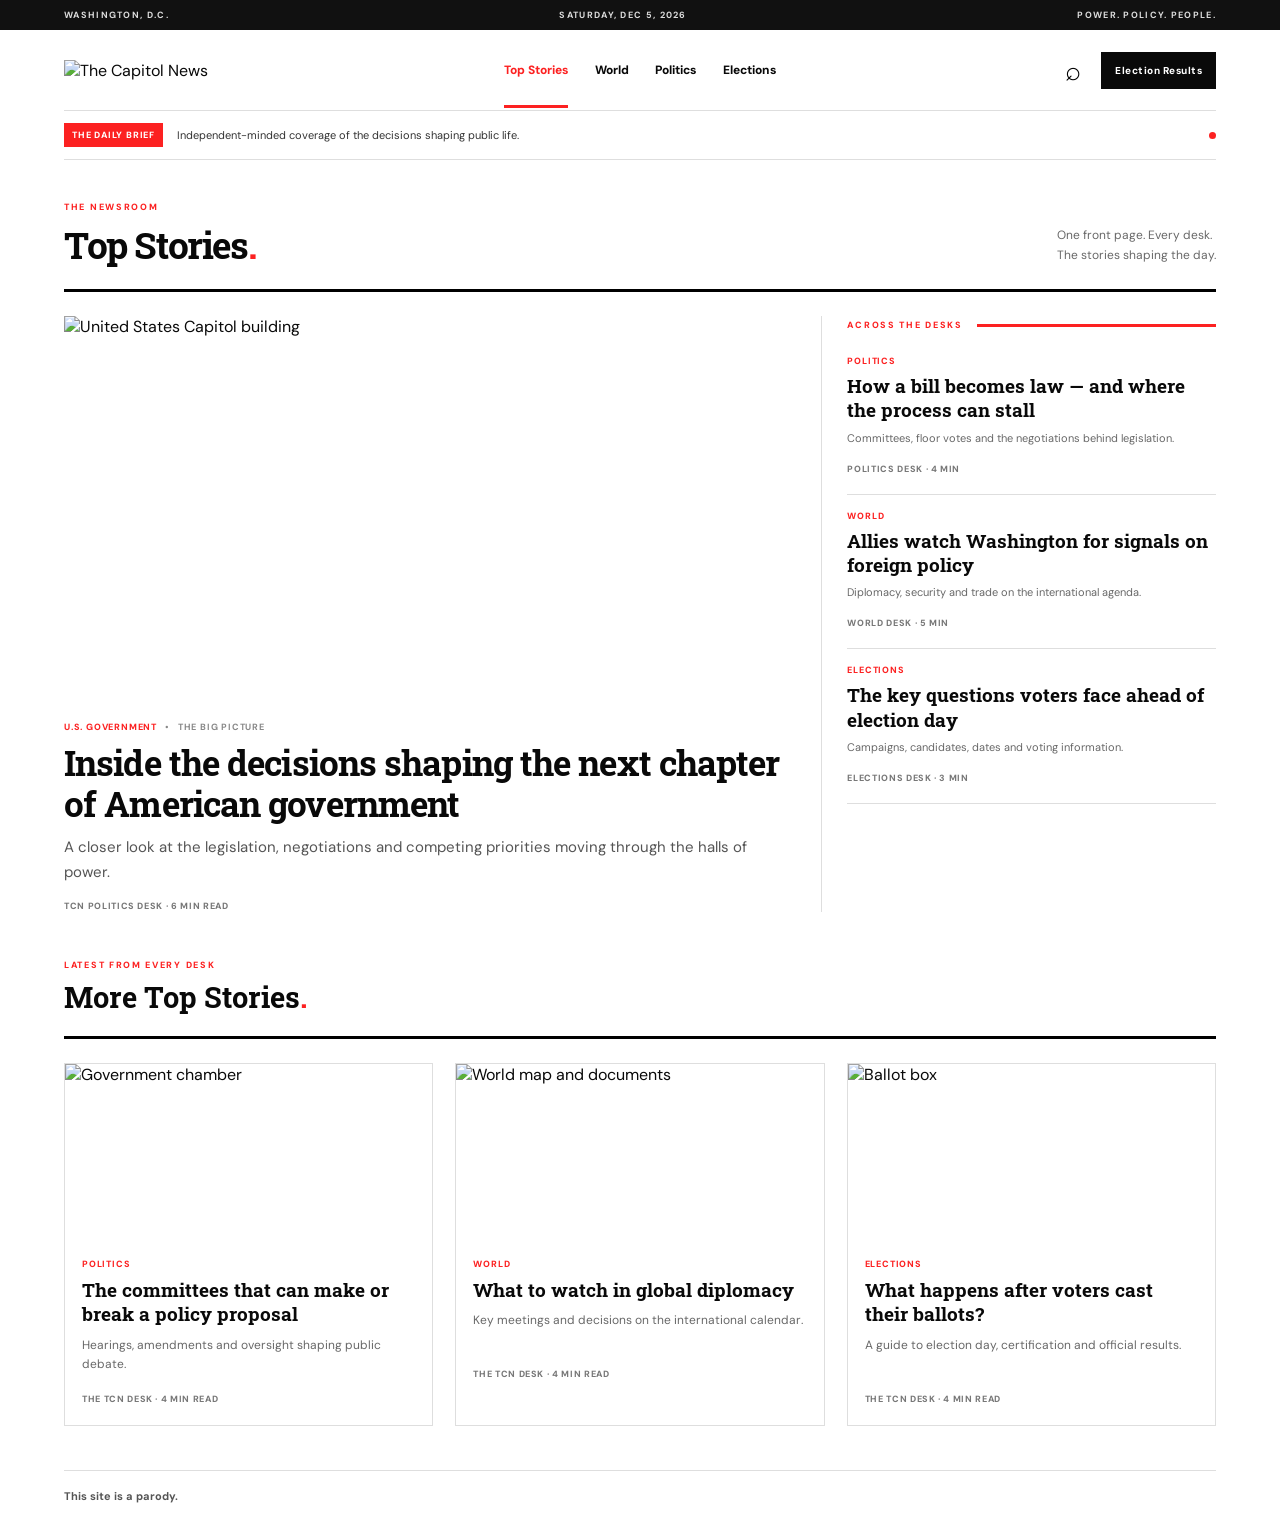
==== index.html @ 83b5847c "Move election results off homepage" ====
<!doctype html><html lang="en"><head><meta charset="utf-8"><meta name="viewport" content="width=device-width,initial-scale=1"><meta name="theme-color" content="#090909"><meta name="description" content="The Capitol News — political and world news parody publication."><title>Top Stories — The Capitol News</title><link rel="stylesheet" href="styles.css"></head><body><div class="topline"><span>WASHINGTON, D.C.</span><span id="today">THE DAILY BRIEFING</span><span>POWER. POLICY. PEOPLE.</span></div><header class="site-header"><a class="brand" href="index.html" aria-label="The Capitol News home"><img class="brand-logo-image" src="https://res.cloudinary.com/dtz0urit6/image/upload/q_auto:best,f_jpg/cloudinary-tools-uploads/kxuomhjwf1radlnk2r9k" alt="The Capitol News"></a><button class="menu-toggle" id="menuToggle" aria-label="Toggle navigation" aria-expanded="false">☰</button><nav class="main-nav" id="mainNav" aria-label="Main navigation"><a class="active" href="index.html">Top Stories</a><a class="" href="world.html">World</a><a class="" href="politics.html">Politics</a><a class="" href="elections.html">Elections</a></nav><div class="header-actions"><button class="search-button" id="searchToggle" aria-label="Search stories">⌕</button><a class="subscribe election-results-link" href="elections.html#election-results">Election Results</a></div></header><div class="breaking"><span class="breaking-label">THE DAILY BRIEF</span><p>Independent-minded coverage of the decisions shaping public life.</p><span class="live-dot" aria-hidden="true"></span></div><main class="page-wrap"><section class="section-heading"><div><span class="eyebrow">THE NEWSROOM</span><h1>Top Stories<span class="red-dot">.</span></h1></div><p>One front page. Every desk.<br class="desktop-only"> The stories shaping the day.</p></section><section class="lead-grid"><article class="lead-story searchable-story"><a class="image-link" href="article.html"><img class="lead-image" src="https://images.unsplash.com/photo-1529107386315-e1a2ed48a620?auto=format&fit=crop&w=1400&q=85" alt="United States Capitol building"></a><div class="story-meta"><span class="category">U.S. GOVERNMENT</span><span>•</span><span>THE BIG PICTURE</span></div><h2><a href="article.html">Inside the decisions shaping the next chapter of American government</a></h2><p class="dek">A closer look at the legislation, negotiations and competing priorities moving through the halls of power.</p><div class="byline">TCN POLITICS DESK · 6 MIN READ</div></article><aside class="lead-side"><div class="side-head"><span class="eyebrow">ACROSS THE DESKS</span><span class="red-rule"></span></div><article class="compact-story searchable-story"><div class="story-meta"><span class="category">POLITICS</span></div><h3><a href="politics.html">How a bill becomes law — and where the process can stall</a></h3><p>Committees, floor votes and the negotiations behind legislation.</p><span class="byline">POLITICS DESK · 4 MIN</span></article><article class="compact-story searchable-story"><div class="story-meta"><span class="category">WORLD</span></div><h3><a href="world.html">Allies watch Washington for signals on foreign policy</a></h3><p>Diplomacy, security and trade on the international agenda.</p><span class="byline">WORLD DESK · 5 MIN</span></article><article class="compact-story searchable-story"><div class="story-meta"><span class="category">ELECTIONS</span></div><h3><a href="elections.html">The key questions voters face ahead of election day</a></h3><p>Campaigns, candidates, dates and voting information.</p><span class="byline">ELECTIONS DESK · 3 MIN</span></article></aside></section><section class="section-heading section-heading-small"><div><span class="eyebrow">LATEST FROM EVERY DESK</span><h2>More Top Stories<span class="red-dot">.</span></h2></div></section><section class="story-cards"><article class="story-card searchable-story"><img src="https://images.unsplash.com/photo-1575320181282-9afab399332c?auto=format&fit=crop&w=800&q=80" alt="Government chamber"><div class="story-card-content"><div class="story-meta"><span class="category">POLITICS</span></div><h3><a href="politics.html">The committees that can make or break a policy proposal</a></h3><p>Hearings, amendments and oversight shaping public debate.</p><span class="byline">THE TCN DESK · 4 MIN READ</span></div></article><article class="story-card searchable-story"><img src="https://images.unsplash.com/photo-1521295121783-8a321d551ad2?auto=format&fit=crop&w=800&q=80" alt="World map and documents"><div class="story-card-content"><div class="story-meta"><span class="category">WORLD</span></div><h3><a href="world.html">What to watch in global diplomacy</a></h3><p>Key meetings and decisions on the international calendar.</p><span class="byline">THE TCN DESK · 4 MIN READ</span></div></article><article class="story-card searchable-story"><img src="https://images.unsplash.com/photo-1520869562399-e772f042f422?auto=format&fit=crop&w=800&q=80" alt="Ballot box"><div class="story-card-content"><div class="story-meta"><span class="category">ELECTIONS</span></div><h3><a href="elections.html">What happens after voters cast their ballots?</a></h3><p>A guide to election day, certification and official results.</p><span class="byline">THE TCN DESK · 4 MIN READ</span></div></article></section><footer class="site-footer"><p class="parody-notice">This site is a parody.</p></footer></main><div class="search-panel" id="searchPanel" hidden role="dialog" aria-label="Search stories"><form id="searchForm" role="search"><input id="searchInput" type="search" placeholder="Search stories, topics, elections…" aria-label="Search news stories" autocomplete="off"><button type="submit">SEARCH</button><button type="button" id="closeSearch" aria-label="Close search">✕</button></form><div id="searchResults" class="search-results" aria-live="polite"><p>Search headlines and summaries across TCN.</p></div></div><script src="app.js"></script></body></html>
---- styles.css ----
@import url('https://fonts.googleapis.com/css2?family=DM+Sans:wght@400;500;600;700;800&family=Roboto+Slab:wght@600;700;800&display=swap');
:root{--black:#090909;--red:#fc2121;--paper:#fff;--muted:#686868;--line:#dedede;--soft:#f5f5f5;--max:1240px}*{box-sizing:border-box}html{scroll-behavior:smooth}body{margin:0;background:var(--paper);color:var(--black);font-family:'DM Sans',Arial,sans-serif}a{color:inherit;text-decoration:none}button,input{font:inherit}img{max-width:100%}.topline{height:30px;background:#111;color:#ddd;display:flex;align-items:center;justify-content:space-between;padding:0 max(5%,calc((100% - var(--max))/2));font-size:9px;letter-spacing:1.3px;font-weight:700}.site-header{max-width:var(--max);margin:auto;padding:16px 0;display:grid;grid-template-columns:1fr auto 1fr;align-items:center;gap:22px;border-bottom:1px solid var(--line)}.brand{display:flex;align-items:center;gap:10px;white-space:nowrap;justify-self:start}.brand-mark{font-family:'Roboto Slab',serif;font-weight:800;font-size:30px;letter-spacing:-2px;background:var(--red);color:white;padding:4px 8px}.brand-name{font-size:13px;font-weight:800;letter-spacing:-.3px}.brand-name b{display:block;color:var(--red);letter-spacing:2.4px;font-size:11px;margin-top:2px}.main-nav{display:flex;align-items:center;justify-content:center;gap:clamp(15px,2.1vw,29px)}.main-nav a{font-size:12px;font-weight:800;padding:13px 0;position:relative;white-space:nowrap}.main-nav a:hover,.main-nav a.active{color:var(--red)}.main-nav a.active:after{content:'';height:3px;background:var(--red);position:absolute;bottom:-17px;left:0;right:0}.header-actions{display:flex;align-items:center;justify-self:end;gap:14px}.search-button{border:0;background:none;font-size:27px;cursor:pointer}.subscribe{background:var(--black);color:white;padding:12px 14px;font-size:10px;font-weight:800;letter-spacing:.5px}.subscribe:hover{background:var(--red)}.menu-toggle{display:none;border:0;background:none;font-size:23px;cursor:pointer}.breaking{display:flex;align-items:center;gap:14px;max-width:var(--max);margin:auto;padding:12px 0;border-bottom:1px solid var(--line);font-size:11px}.breaking-label{background:var(--red);color:white;padding:6px 8px;font-weight:800;font-size:9px;letter-spacing:.8px}.breaking p{margin:0;color:#333}.live-dot{margin-left:auto;width:7px;height:7px;border-radius:50%;background:var(--red)}.page-wrap{max-width:var(--max);margin:auto}.section-heading{display:flex;align-items:end;justify-content:space-between;padding:34px 0 20px;border-bottom:3px solid #000;margin-bottom:24px}.eyebrow{font-size:9px;letter-spacing:1.7px;font-weight:800;color:var(--red)}h1,h2,h3,p{margin-top:0}.section-heading h1{font-family:'Roboto Slab',Georgia,serif;font-size:37px;letter-spacing:-1.4px;margin:5px 0 0}.red-dot{color:var(--red)}.section-heading>p{font-size:12px;line-height:1.65;color:var(--muted);margin:0 0 3px}.lead-grid{display:grid;grid-template-columns:minmax(0,1.65fr) minmax(280px,.9fr);gap:34px}.image-link{display:block;overflow:hidden}.lead-image{display:block;width:100%;height:390px;object-fit:cover;transition:transform .35s}.image-link:hover img,.story-card:hover img{transform:scale(1.025)}.story-meta{display:flex;gap:8px;align-items:center;color:#888;font-size:9px;letter-spacing:.8px;font-weight:700;margin:15px 0 9px}.category{color:var(--red);font-weight:800}.lead-story h2{font-family:'Roboto Slab',Georgia,serif;font-size:35px;line-height:1.16;letter-spacing:-.9px;margin:0 0 12px;max-width:800px}.lead-story h2 a:hover,.compact-story h3 a:hover,.story-card h3 a:hover{color:var(--red)}.dek{font-size:15px;color:#555;line-height:1.65;max-width:700px;margin-bottom:15px}.byline{font-size:9px;letter-spacing:.65px;font-weight:800;color:#777}.lead-side{border-left:1px solid var(--line);padding-left:25px}.side-head{display:flex;align-items:center;gap:14px;margin:3px 0 9px}.red-rule{height:3px;background:var(--red);flex:1}.compact-story{padding:15px 0 17px;border-bottom:1px solid var(--line)}.compact-story .story-meta{margin:0 0 7px}.compact-story h3{font-family:'Roboto Slab',Georgia,serif;font-size:19px;line-height:1.28;margin:0 0 7px}.compact-story p{font-size:11px;color:var(--muted);line-height:1.55;margin-bottom:9px}.section-heading-small{margin-top:40px;padding-top:0}.section-heading-small h2{font-family:'Roboto Slab',Georgia,serif;font-size:29px;margin:5px 0 0}.text-link{font-size:10px;font-weight:800;letter-spacing:.7px}.text-link:hover{color:var(--red)}.story-cards{display:grid;grid-template-columns:repeat(3,minmax(0,1fr));gap:22px}.story-card{border:1px solid var(--line);min-width:0;overflow:hidden;background:white}.story-card>img{width:100%;height:180px;object-fit:cover;display:block;transition:transform .35s}.story-card-content{padding:0 17px 18px}.story-card .story-meta{margin:14px 0 8px}.story-card h3{font-family:'Roboto Slab',Georgia,serif;font-size:19px;line-height:1.3;margin-bottom:9px}.story-card p{font-size:12px;line-height:1.6;color:var(--muted);min-height:38px}.desk-intro{display:flex;justify-content:space-between;align-items:center;gap:28px;padding:22px 0 28px;border-bottom:1px solid var(--line);margin-bottom:25px}.desk-intro p{font-size:14px;line-height:1.7;color:#555;max-width:680px;margin:0}.desk-tag{font-size:10px;font-weight:800;letter-spacing:1px;border:1px solid var(--line);padding:10px 12px;white-space:nowrap}.newsletter{margin-top:46px;background:#080808;color:#fff;padding:29px 32px;display:grid;grid-template-columns:1fr 1fr;gap:35px;align-items:center;border-top:4px solid var(--red)}.newsletter h2{font-family:'Roboto Slab',Georgia,serif;font-size:27px;margin:7px 0}.newsletter p{color:#c4c4c4;font-size:12px;margin-bottom:0}.newsletter form label{display:block;font-size:10px;font-weight:700;margin-bottom:7px}.email-row{display:flex}.email-row input{min-width:0;flex:1;padding:13px;border:1px solid #777;background:#fff;color:#111}.email-row button,.search-panel button[type=submit]{background:var(--red);color:#fff;border:0;padding:0 16px;font-size:10px;font-weight:800;cursor:pointer}.form-note{font-size:9px!important;margin-top:8px!important}.site-footer{padding:30px 0 24px}.footer-brand{font-family:'Roboto Slab',serif;font-size:25px;font-weight:800}.footer-brand span{font:800 10px 'DM Sans',sans-serif;letter-spacing:1px;margin-left:9px}.site-footer p{font-size:11px;color:var(--muted);margin:8px 0 15px}.footer-links{display:flex;gap:18px;margin-bottom:18px;flex-wrap:wrap}.footer-links a{font-size:10px;font-weight:700}.footer-links a:hover{color:var(--red)}.parody-notice{display:inline-block!important;color:#111!important;font-size:12px!important;font-weight:800!important;border-left:3px solid var(--red);padding:7px 0 7px 10px;margin:0 0 12px!important}.site-footer small{display:block;font-size:9px;line-height:1.6;color:#777}.search-panel{position:fixed;z-index:10;top:0;left:0;right:0;background:#fff;box-shadow:0 8px 30px #0002;padding:25px max(5%,calc((100% - 1000px)/2));max-height:85vh;overflow:auto;border-bottom:3px solid var(--red)}.search-panel form{display:flex;gap:8px}.search-panel input{flex:1;min-width:0;padding:14px;border:1px solid #bbb}.search-panel button{padding:10px 15px}.search-panel button[type=button]{background:white;border:1px solid #ddd;cursor:pointer}.search-panel p{font-size:11px;color:#777;margin:10px 0 0}.search-results{margin-top:12px}.search-result{display:block;padding:14px 0;border-bottom:1px solid var(--line)}.search-result strong{display:block;font-family:'Roboto Slab',Georgia,serif;font-size:16px;line-height:1.35}.search-result span{display:block;color:var(--red);font-size:9px;font-weight:800;letter-spacing:1px;margin-bottom:5px}.search-result p{margin:6px 0 0}.search-result:hover strong{color:var(--red)}.no-results{padding:18px 0;font-size:13px;color:var(--muted)}.article-layout{display:grid;grid-template-columns:minmax(0,2fr) minmax(240px,.7fr);gap:42px}.article-kicker{font-size:10px;letter-spacing:1px;font-weight:800;color:var(--red)}.article-title{font-family:'Roboto Slab',Georgia,serif;font-size:42px;line-height:1.12;letter-spacing:-1.3px;margin:12px 0}.article-subtitle{font-size:17px;line-height:1.6;color:#555}.article-hero{width:100%;max-height:430px;object-fit:cover;margin:20px 0 10px}.article-body{font-family:Georgia,serif;font-size:18px;line-height:1.8;max-width:760px}.article-body h2{font-family:'Roboto Slab',serif;font-size:25px;line-height:1.3;margin-top:30px}.article-aside{background:var(--soft);padding:20px;height:max-content;border-top:3px solid var(--red)}.article-aside h3{font-family:'Roboto Slab',serif;font-size:20px}.article-aside p,.article-aside li{font-size:12px;line-height:1.7}.pill{display:inline-block;background:#eee;padding:4px 7px;font-size:9px;font-weight:800;letter-spacing:.5px}@media(max-width:1320px){.site-header,.page-wrap,.breaking{margin-left:5%;margin-right:5%}.topline{padding-left:5%;padding-right:5%}}@media(max-width:1050px){.site-header{grid-template-columns:1fr auto;gap:12px}.menu-toggle{display:block;grid-column:2;grid-row:1;justify-self:end}.header-actions{grid-column:2;grid-row:1;justify-self:end;margin-right:42px}.main-nav{display:none;grid-column:1/-1;grid-row:2;width:100%;margin:0;flex-direction:column;align-items:stretch;gap:0}.main-nav.open{display:flex}.main-nav a{padding:12px 4px;border-top:1px solid var(--line)}.main-nav a.active:after{display:none}.lead-grid,.article-layout{grid-template-columns:1fr}.lead-side{border-left:0;border-top:2px solid #000;padding:15px 0 0}.lead-image{height:310px}.lead-story h2{font-size:30px}.story-cards{grid-template-columns:1fr 1fr}.newsletter{grid-template-columns:1fr;gap:20px}.article-aside{order:2}}@media(max-width:560px){.topline span:last-child{display:none}.topline{font-size:8px}.brand-mark{font-size:26px}.brand-name{font-size:12px}.subscribe{padding:10px;font-size:9px}.search-button{font-size:24px}.section-heading{padding-top:25px;gap:15px;align-items:start}.section-heading h1{font-size:30px}.section-heading>p{font-size:10px}.desktop-only{display:none}.lead-image{height:225px}.lead-story h2{font-size:25px}.story-cards{grid-template-columns:1fr}.story-card>img{height:190px}.newsletter{padding:23px 18px}.email-row{flex-direction:column;gap:8px}.email-row button{padding:13px}.article-title{font-size:32px}.article-subtitle{font-size:15px}.article-body{font-size:17px}.search-panel{padding:18px 5%}.search-panel form{gap:5px}.search-panel button{padding:10px}.breaking{font-size:10px;gap:8px}.desk-intro{align-items:flex-start;flex-direction:column;gap:14px}}
/* Supplied TCN brand assets */
.brand{min-width:0;min-height:48px}
.brand-logo-image{display:block;width:clamp(150px,17vw,218px);max-height:58px;height:auto;object-fit:contain;object-position:left center}
.footer-brand{display:inline-flex;align-items:center;margin-bottom:4px}
.footer-logo-image{display:block;width:220px;max-width:100%;max-height:70px;height:auto;object-fit:contain;object-position:left center}
.site-footer{border-top:1px solid var(--line);margin-top:44px}
@media(max-width:560px){.brand-logo-image{width:clamp(135px,42vw,185px);max-height:48px}.brand{min-height:42px}.footer-logo-image{width:190px;max-height:62px}}

/* Minimal footer: parody notice only */
.site-footer{padding:18px 0 24px;margin-top:44px;border-top:1px solid var(--line)}
.site-footer .parody-notice{display:block!important;width:max-content;max-width:100%;margin:0!important;padding:0!important;border:0!important;color:#555!important;font-size:11px!important;font-weight:700!important}

/* Election results module */
.brand-logo-image{width:clamp(190px,21vw,270px);max-height:70px}
.election-results-module{margin:28px 0 42px;padding:22px;background:#f7f7f7;border:1px solid var(--line);border-top:4px solid var(--red)}
.election-module-heading{display:flex;align-items:end;justify-content:space-between;gap:18px;margin-bottom:18px}
.election-module-heading h2{font-family:'Roboto Slab',Georgia,serif;font-size:27px;letter-spacing:-.7px;margin:5px 0 0}
.results-status{font-size:9px;font-weight:800;letter-spacing:.8px;padding:7px 9px;border:1px solid #ccc;background:#fff;white-space:nowrap}
.result-panel{background:#fff;border:1px solid #ddd;padding:18px;min-width:0}
.result-panel-grid{display:grid;grid-template-columns:1fr 1fr;gap:16px;margin-top:16px}
.party-heading{display:flex;align-items:center;gap:11px;margin-bottom:17px}
.party-swatch{width:5px;align-self:stretch;min-height:40px;background:var(--party-color);border-radius:2px}
.party-heading h3{font-family:'Roboto Slab',Georgia,serif;font-size:20px;margin:0 0 4px}
.party-heading p{font-size:10px;color:#666;margin:0;line-height:1.5}
.progress-party{--party-color:#0144c8}.heritage-party{--party-color:#b21212}.federalist-party{--party-color:#4b317c}
.elected-banner{display:flex;align-items:center;flex-wrap:wrap;gap:8px 12px;padding:13px;background:#f3f6fc;border-left:3px solid var(--party-color);margin-bottom:9px}
.elected-label{font-size:9px;font-weight:900;letter-spacing:.6px;color:var(--party-color)}
.elected-banner strong{font-size:15px}.elected-banner>span:last-child{font-size:11px;color:#555}
.vote-row{display:flex;justify-content:space-between;gap:12px;font-size:11px;padding:7px 0}
.vote-row strong{font-size:11px}
.vote-track{display:flex;height:7px;overflow:hidden;background:#e5e5e5;margin:8px 0 12px;gap:2px}
.vote-track span:first-child{background:#0144c8}.vote-track span:last-child{background:#8da9e9}
.ballot-total{font-size:11px;margin:12px 0}
.result-explanation,.result-intro{font-size:11px;line-height:1.7;color:#555;margin:10px 0 0}
.seat-list{list-style:none;padding:0;margin:12px 0;border-top:1px solid #eee}
.seat-list li{display:flex;justify-content:space-between;align-items:center;gap:12px;padding:9px 0;border-bottom:1px solid #eee;font-size:11px}
.seat-list li>span{font-size:10px;color:#777;white-space:nowrap}
.seat-list li strong{text-align:right}.seat-list small{font-size:9px;color:#777;font-weight:700}
.unopposed-banner{padding:10px;background:#f4f0fa;color:#4b317c;border-left:3px solid #4b317c;font-size:10px;font-weight:900;letter-spacing:.5px;margin-bottom:12px}
.results-disclaimer{font-size:9px;color:#777;line-height:1.5;margin:14px 0 0}
@media(max-width:700px){.brand-logo-image{width:clamp(175px,45vw,220px);max-height:58px}.election-results-module{padding:15px;margin:22px 0 32px}.election-module-heading{align-items:flex-start;flex-direction:column}.election-module-heading h2{font-size:23px}.result-panel-grid{grid-template-columns:1fr}.result-panel{padding:14px}.elected-banner{align-items:flex-start;flex-direction:column;gap:5px}.seat-list li{align-items:flex-start}}
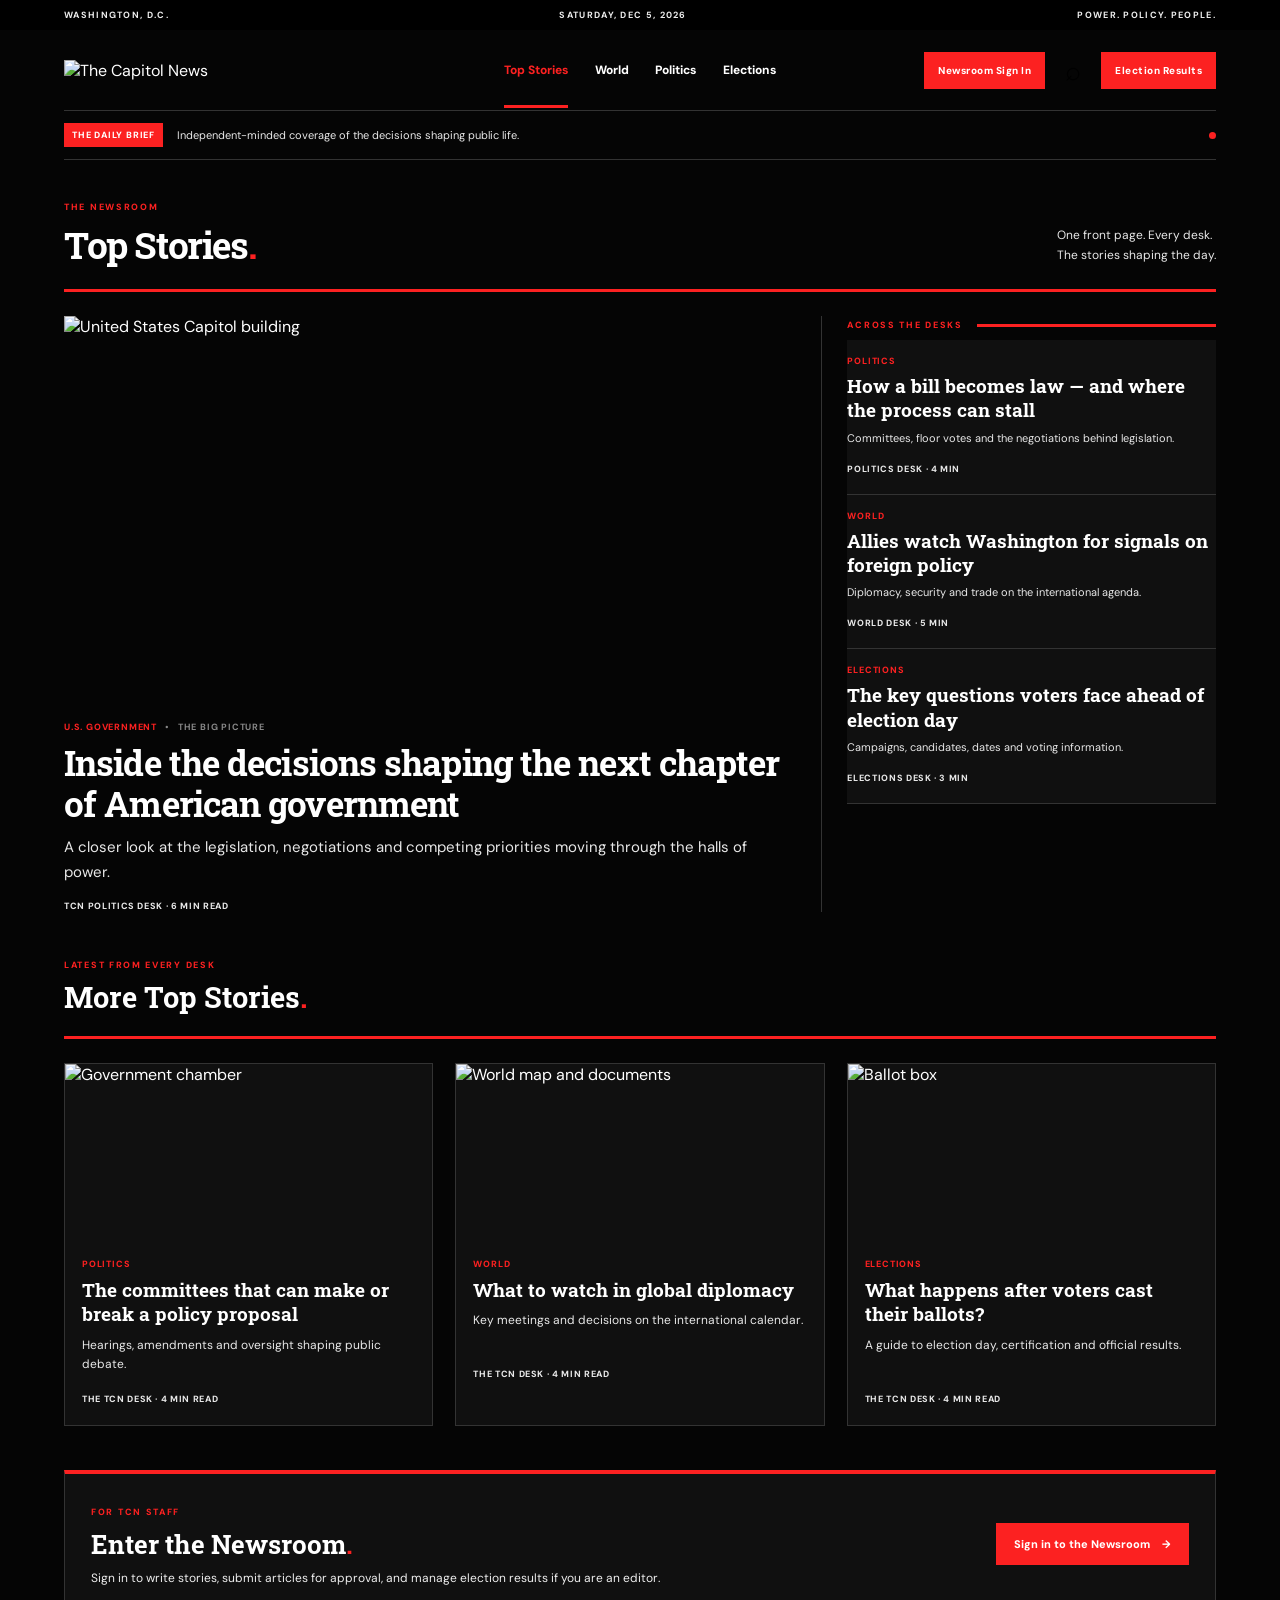
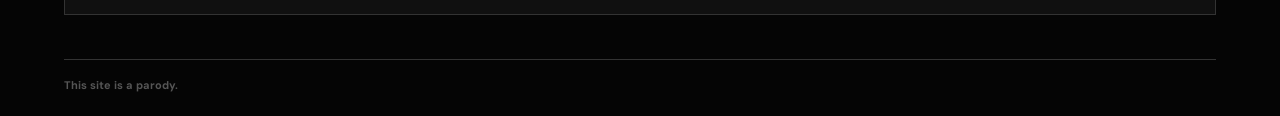
==== commit 23d5b0e0: "Add easy newsroom sign-in area to homepage" ====
--- a/index.html
+++ b/index.html
@@ -1 +1 @@
-<!doctype html><html lang="en"><head><meta charset="utf-8"><meta name="viewport" content="width=device-width,initial-scale=1"><meta name="theme-color" content="#090909"><meta name="description" content="The Capitol News — political and world news parody publication."><title>Top Stories — The Capitol News</title><link rel="stylesheet" href="styles.css"></head><body><div class="topline"><span>WASHINGTON, D.C.</span><span id="today">THE DAILY BRIEFING</span><span>POWER. POLICY. PEOPLE.</span></div><header class="site-header"><a class="brand" href="index.html" aria-label="The Capitol News home"><img class="brand-logo-image" src="https://res.cloudinary.com/dtz0urit6/image/upload/q_auto:best,f_jpg/cloudinary-tools-uploads/kxuomhjwf1radlnk2r9k" alt="The Capitol News"></a><button class="menu-toggle" id="menuToggle" aria-label="Toggle navigation" aria-expanded="false">☰</button><nav class="main-nav" id="mainNav" aria-label="Main navigation"><a class="active" href="index.html">Top Stories</a><a class="" href="world.html">World</a><a class="" href="politics.html">Politics</a><a class="" href="elections.html">Elections</a></nav><div class="header-actions"><button class="search-button" id="searchToggle" aria-label="Search stories">⌕</button><a class="subscribe election-results-link" href="elections.html#election-results">Election Results</a></div></header><div class="breaking"><span class="breaking-label">THE DAILY BRIEF</span><p>Independent-minded coverage of the decisions shaping public life.</p><span class="live-dot" aria-hidden="true"></span></div><main class="page-wrap"><section class="section-heading"><div><span class="eyebrow">THE NEWSROOM</span><h1>Top Stories<span class="red-dot">.</span></h1></div><p>One front page. Every desk.<br class="desktop-only"> The stories shaping the day.</p></section><section class="lead-grid"><article class="lead-story searchable-story"><a class="image-link" href="article.html"><img class="lead-image" src="https://images.unsplash.com/photo-1529107386315-e1a2ed48a620?auto=format&fit=crop&w=1400&q=85" alt="United States Capitol building"></a><div class="story-meta"><span class="category">U.S. GOVERNMENT</span><span>•</span><span>THE BIG PICTURE</span></div><h2><a href="article.html">Inside the decisions shaping the next chapter of American government</a></h2><p class="dek">A closer look at the legislation, negotiations and competing priorities moving through the halls of power.</p><div class="byline">TCN POLITICS DESK · 6 MIN READ</div></article><aside class="lead-side"><div class="side-head"><span class="eyebrow">ACROSS THE DESKS</span><span class="red-rule"></span></div><article class="compact-story searchable-story"><div class="story-meta"><span class="category">POLITICS</span></div><h3><a href="politics.html">How a bill becomes law — and where the process can stall</a></h3><p>Committees, floor votes and the negotiations behind legislation.</p><span class="byline">POLITICS DESK · 4 MIN</span></article><article class="compact-story searchable-story"><div class="story-meta"><span class="category">WORLD</span></div><h3><a href="world.html">Allies watch Washington for signals on foreign policy</a></h3><p>Diplomacy, security and trade on the international agenda.</p><span class="byline">WORLD DESK · 5 MIN</span></article><article class="compact-story searchable-story"><div class="story-meta"><span class="category">ELECTIONS</span></div><h3><a href="elections.html">The key questions voters face ahead of election day</a></h3><p>Campaigns, candidates, dates and voting information.</p><span class="byline">ELECTIONS DESK · 3 MIN</span></article></aside></section><section class="section-heading section-heading-small"><div><span class="eyebrow">LATEST FROM EVERY DESK</span><h2>More Top Stories<span class="red-dot">.</span></h2></div></section><section class="story-cards"><article class="story-card searchable-story"><img src="https://images.unsplash.com/photo-1575320181282-9afab399332c?auto=format&fit=crop&w=800&q=80" alt="Government chamber"><div class="story-card-content"><div class="story-meta"><span class="category">POLITICS</span></div><h3><a href="politics.html">The committees that can make or break a policy proposal</a></h3><p>Hearings, amendments and oversight shaping public debate.</p><span class="byline">THE TCN DESK · 4 MIN READ</span></div></article><article class="story-card searchable-story"><img src="https://images.unsplash.com/photo-1521295121783-8a321d551ad2?auto=format&fit=crop&w=800&q=80" alt="World map and documents"><div class="story-card-content"><div class="story-meta"><span class="category">WORLD</span></div><h3><a href="world.html">What to watch in global diplomacy</a></h3><p>Key meetings and decisions on the international calendar.</p><span class="byline">THE TCN DESK · 4 MIN READ</span></div></article><article class="story-card searchable-story"><img src="https://images.unsplash.com/photo-1520869562399-e772f042f422?auto=format&fit=crop&w=800&q=80" alt="Ballot box"><div class="story-card-content"><div class="story-meta"><span class="category">ELECTIONS</span></div><h3><a href="elections.html">What happens after voters cast their ballots?</a></h3><p>A guide to election day, certification and official results.</p><span class="byline">THE TCN DESK · 4 MIN READ</span></div></article></section><footer class="site-footer"><p class="parody-notice">This site is a parody.</p></footer></main><div class="search-panel" id="searchPanel" hidden role="dialog" aria-label="Search stories"><form id="searchForm" role="search"><input id="searchInput" type="search" placeholder="Search stories, topics, elections…" aria-label="Search news stories" autocomplete="off"><button type="submit">SEARCH</button><button type="button" id="closeSearch" aria-label="Close search">✕</button></form><div id="searchResults" class="search-results" aria-live="polite"><p>Search headlines and summaries across TCN.</p></div></div><script src="app.js"></script></body></html>+<!doctype html><html lang="en"><head><meta charset="utf-8"><meta name="viewport" content="width=device-width,initial-scale=1"><meta name="theme-color" content="#090909"><meta name="description" content="The Capitol News — political and world news parody publication."><title>Top Stories — The Capitol News</title><link rel="stylesheet" href="styles.css"></head><body><div class="topline"><span>WASHINGTON, D.C.</span><span id="today">THE DAILY BRIEFING</span><span>POWER. POLICY. PEOPLE.</span></div><header class="site-header"><a class="brand" href="index.html" aria-label="The Capitol News home"><img class="brand-logo-image" src="https://res.cloudinary.com/dtz0urit6/image/upload/q_auto:best,f_jpg/cloudinary-tools-uploads/kxuomhjwf1radlnk2r9k" alt="The Capitol News"></a><button class="menu-toggle" id="menuToggle" aria-label="Toggle navigation" aria-expanded="false">☰</button><nav class="main-nav" id="mainNav" aria-label="Main navigation"><a class="active" href="index.html">Top Stories</a><a class="" href="world.html">World</a><a class="" href="politics.html">Politics</a><a class="" href="elections.html">Elections</a></nav><div class="header-actions"><a class="newsroom-login-link" href="newsroom.html">Newsroom Sign In</a><button class="search-button" id="searchToggle" aria-label="Search stories">⌕</button><a class="subscribe election-results-link" href="elections.html#election-results">Election Results</a></div></header><div class="breaking"><span class="breaking-label">THE DAILY BRIEF</span><p>Independent-minded coverage of the decisions shaping public life.</p><span class="live-dot" aria-hidden="true"></span></div><main class="page-wrap"><section class="section-heading"><div><span class="eyebrow">THE NEWSROOM</span><h1>Top Stories<span class="red-dot">.</span></h1></div><p>One front page. Every desk.<br class="desktop-only"> The stories shaping the day.</p></section><section class="lead-grid"><article class="lead-story searchable-story"><a class="image-link" href="article.html"><img class="lead-image" src="https://images.unsplash.com/photo-1529107386315-e1a2ed48a620?auto=format&fit=crop&w=1400&q=85" alt="United States Capitol building"></a><div class="story-meta"><span class="category">U.S. GOVERNMENT</span><span>•</span><span>THE BIG PICTURE</span></div><h2><a href="article.html">Inside the decisions shaping the next chapter of American government</a></h2><p class="dek">A closer look at the legislation, negotiations and competing priorities moving through the halls of power.</p><div class="byline">TCN POLITICS DESK · 6 MIN READ</div></article><aside class="lead-side"><div class="side-head"><span class="eyebrow">ACROSS THE DESKS</span><span class="red-rule"></span></div><article class="compact-story searchable-story"><div class="story-meta"><span class="category">POLITICS</span></div><h3><a href="politics.html">How a bill becomes law — and where the process can stall</a></h3><p>Committees, floor votes and the negotiations behind legislation.</p><span class="byline">POLITICS DESK · 4 MIN</span></article><article class="compact-story searchable-story"><div class="story-meta"><span class="category">WORLD</span></div><h3><a href="world.html">Allies watch Washington for signals on foreign policy</a></h3><p>Diplomacy, security and trade on the international agenda.</p><span class="byline">WORLD DESK · 5 MIN</span></article><article class="compact-story searchable-story"><div class="story-meta"><span class="category">ELECTIONS</span></div><h3><a href="elections.html">The key questions voters face ahead of election day</a></h3><p>Campaigns, candidates, dates and voting information.</p><span class="byline">ELECTIONS DESK · 3 MIN</span></article></aside></section><section class="section-heading section-heading-small"><div><span class="eyebrow">LATEST FROM EVERY DESK</span><h2>More Top Stories<span class="red-dot">.</span></h2></div></section><section class="story-cards"><article class="story-card searchable-story"><img src="https://images.unsplash.com/photo-1575320181282-9afab399332c?auto=format&fit=crop&w=800&q=80" alt="Government chamber"><div class="story-card-content"><div class="story-meta"><span class="category">POLITICS</span></div><h3><a href="politics.html">The committees that can make or break a policy proposal</a></h3><p>Hearings, amendments and oversight shaping public debate.</p><span class="byline">THE TCN DESK · 4 MIN READ</span></div></article><article class="story-card searchable-story"><img src="https://images.unsplash.com/photo-1521295121783-8a321d551ad2?auto=format&fit=crop&w=800&q=80" alt="World map and documents"><div class="story-card-content"><div class="story-meta"><span class="category">WORLD</span></div><h3><a href="world.html">What to watch in global diplomacy</a></h3><p>Key meetings and decisions on the international calendar.</p><span class="byline">THE TCN DESK · 4 MIN READ</span></div></article><article class="story-card searchable-story"><img src="https://images.unsplash.com/photo-1520869562399-e772f042f422?auto=format&fit=crop&w=800&q=80" alt="Ballot box"><div class="story-card-content"><div class="story-meta"><span class="category">ELECTIONS</span></div><h3><a href="elections.html">What happens after voters cast their ballots?</a></h3><p>A guide to election day, certification and official results.</p><span class="byline">THE TCN DESK · 4 MIN READ</span></div></article></section><section id="newsroom-published-stories" class="published-feed" hidden aria-live="polite"><div class="section-heading section-heading-small"><div><span class="eyebrow">LATEST APPROVED REPORTING</span><h2>From the Newsroom<span class="red-dot">.</span></h2></div></div><div id="published-story-cards" class="story-cards"></div></section><section id="newsroom-access" class="newsroom-access"><div><span class="eyebrow">FOR TCN STAFF</span><h2>Enter the Newsroom<span class="red-dot">.</span></h2><p>Sign in to write stories, submit articles for approval, and manage election results if you are an editor.</p></div><a class="newsroom-access-button" href="newsroom.html">Sign in to the Newsroom <span aria-hidden="true">→</span></a></section><footer class="site-footer"><p class="parody-notice">This site is a parody.</p></footer></main><div class="search-panel" id="searchPanel" hidden role="dialog" aria-label="Search stories"><form id="searchForm" role="search"><input id="searchInput" type="search" placeholder="Search stories, topics, elections…" aria-label="Search news stories" autocomplete="off"><button type="submit">SEARCH</button><button type="button" id="closeSearch" aria-label="Close search">✕</button></form><div id="searchResults" class="search-results" aria-live="polite"><p>Search headlines and summaries across TCN.</p></div></div><script src="app.js"></script></body></html>
--- a/styles.css
+++ b/styles.css
@@ -12,32 +12,82 @@
 .site-footer{padding:18px 0 24px;margin-top:44px;border-top:1px solid var(--line)}
 .site-footer .parody-notice{display:block!important;width:max-content;max-width:100%;margin:0!important;padding:0!important;border:0!important;color:#555!important;font-size:11px!important;font-weight:700!important}
 
-/* Election results module */
+/* Compact election results: shown only on the Elections page */
 .brand-logo-image{width:clamp(190px,21vw,270px);max-height:70px}
-.election-results-module{margin:28px 0 42px;padding:22px;background:#f7f7f7;border:1px solid var(--line);border-top:4px solid var(--red)}
-.election-module-heading{display:flex;align-items:end;justify-content:space-between;gap:18px;margin-bottom:18px}
-.election-module-heading h2{font-family:'Roboto Slab',Georgia,serif;font-size:27px;letter-spacing:-.7px;margin:5px 0 0}
-.results-status{font-size:9px;font-weight:800;letter-spacing:.8px;padding:7px 9px;border:1px solid #ccc;background:#fff;white-space:nowrap}
-.result-panel{background:#fff;border:1px solid #ddd;padding:18px;min-width:0}
-.result-panel-grid{display:grid;grid-template-columns:1fr 1fr;gap:16px;margin-top:16px}
-.party-heading{display:flex;align-items:center;gap:11px;margin-bottom:17px}
-.party-swatch{width:5px;align-self:stretch;min-height:40px;background:var(--party-color);border-radius:2px}
-.party-heading h3{font-family:'Roboto Slab',Georgia,serif;font-size:20px;margin:0 0 4px}
-.party-heading p{font-size:10px;color:#666;margin:0;line-height:1.5}
-.progress-party{--party-color:#0144c8}.heritage-party{--party-color:#b21212}.federalist-party{--party-color:#4b317c}
-.elected-banner{display:flex;align-items:center;flex-wrap:wrap;gap:8px 12px;padding:13px;background:#f3f6fc;border-left:3px solid var(--party-color);margin-bottom:9px}
-.elected-label{font-size:9px;font-weight:900;letter-spacing:.6px;color:var(--party-color)}
-.elected-banner strong{font-size:15px}.elected-banner>span:last-child{font-size:11px;color:#555}
-.vote-row{display:flex;justify-content:space-between;gap:12px;font-size:11px;padding:7px 0}
-.vote-row strong{font-size:11px}
-.vote-track{display:flex;height:7px;overflow:hidden;background:#e5e5e5;margin:8px 0 12px;gap:2px}
-.vote-track span:first-child{background:#0144c8}.vote-track span:last-child{background:#8da9e9}
-.ballot-total{font-size:11px;margin:12px 0}
-.result-explanation,.result-intro{font-size:11px;line-height:1.7;color:#555;margin:10px 0 0}
-.seat-list{list-style:none;padding:0;margin:12px 0;border-top:1px solid #eee}
-.seat-list li{display:flex;justify-content:space-between;align-items:center;gap:12px;padding:9px 0;border-bottom:1px solid #eee;font-size:11px}
-.seat-list li>span{font-size:10px;color:#777;white-space:nowrap}
-.seat-list li strong{text-align:right}.seat-list small{font-size:9px;color:#777;font-weight:700}
+.election-results-module{margin:22px 0 26px;padding:16px;background:#f7f7f7;border:1px solid var(--line);border-top:3px solid var(--red)}
+.election-module-heading{display:flex;align-items:end;justify-content:space-between;gap:12px;margin-bottom:12px}
+.election-module-heading h2{font-family:'Roboto Slab',Georgia,serif;font-size:22px;letter-spacing:-.5px;margin:4px 0 0}
+.result-panel-grid{display:grid;grid-template-columns:1fr 1fr;gap:12px}
+.result-panel{background:#fff;border:1px solid #ddd;padding:13px;min-width:0}
+.party-heading{display:flex;align-items:center;gap:9px;margin-bottom:12px}
+.party-swatch{width:4px;align-self:stretch;min-height:32px;background:var(--party-color);border-radius:2px}
+.party-heading h3{font-family:'Roboto Slab',Georgia,serif;font-size:17px;margin:0 0 3px}
+.party-heading p{font-size:10px;color:#666;margin:0;line-height:1.4}
+.progress-party{--party-color:#0144c8}.heritage-party{--party-color:#b21212}
+.elected-banner{display:flex;align-items:center;flex-wrap:wrap;gap:5px 9px;padding:9px;background:#f3f6fc;border-left:3px solid var(--party-color);margin-bottom:7px}
+.elected-label{font-size:8px;font-weight:900;letter-spacing:.5px;color:var(--party-color)}.elected-banner strong{font-size:13px}.elected-banner>span:last-child{font-size:10px;color:#555}
+.vote-row{display:flex;justify-content:space-between;gap:8px;font-size:10px;padding:5px 0}.vote-row strong{font-size:10px}
+.vote-track{display:flex;height:6px;overflow:hidden;background:#e5e5e5;margin:6px 0 9px;gap:2px}.vote-track span:first-child{background:#0144c8}.vote-track span:last-child{background:#8da9e9}
+.ballot-total{font-size:10px;margin:9px 0}.result-explanation{font-size:10px;line-height:1.55;color:#555;margin:7px 0 0}
+.seat-list{list-style:none;padding:0;margin:8px 0;border-top:1px solid #eee}.seat-list li{display:flex;justify-content:space-between;align-items:center;gap:8px;padding:7px 0;border-bottom:1px solid #eee;font-size:10px}.seat-list li>span{font-size:9px;color:#777;white-space:nowrap}.seat-list li strong{text-align:right}.seat-list small{font-size:9px;color:#777;font-weight:700}
+@media(max-width:700px){.brand-logo-image{width:clamp(175px,45vw,220px);max-height:58px}.election-results-module{padding:12px;margin:18px 0 22px}.election-module-heading h2{font-size:20px}.result-panel-grid{grid-template-columns:1fr}.result-panel{padding:12px}}
+
+/* Clickable election archive */
+.election-archive{margin:24px 0 36px}
+.archive-subtitle{font-size:11px;color:#666;line-height:1.5;margin:8px 0 0}
+.election-category-grid{display:grid;grid-template-columns:repeat(4,minmax(0,1fr));gap:10px;margin:18px 0 24px}
+.election-category{display:flex;flex-direction:column;align-items:flex-start;gap:9px;text-align:left;padding:16px 14px;background:#fff;border:1px solid var(--line);border-top:3px solid #111;cursor:pointer;min-height:130px}
+.election-category:hover,.election-category.active{border-color:var(--red);border-top-color:var(--red);background:#fffafa}
+.election-category .category-number{font-size:9px;letter-spacing:1px;color:var(--red);font-weight:900}
+.election-category strong{font-family:'Roboto Slab',Georgia,serif;font-size:15px;line-height:1.25}
+.election-category>span:last-child{font-size:10px;color:#666;line-height:1.5}
+.election-archive-list{border-top:2px solid #111}
+.archive-list-heading{display:flex;align-items:end;justify-content:space-between;gap:12px;padding:16px 0}
+.archive-list-heading h3{font-family:'Roboto Slab',Georgia,serif;font-size:21px;margin:4px 0 0}
+.archive-count{font-size:9px;font-weight:800;letter-spacing:.7px;color:#666}
+.archive-result-link{width:100%;display:grid;grid-template-columns:120px 1fr 20px;align-items:center;gap:14px;text-align:left;padding:15px 12px;background:#fff;border:0;border-top:1px solid var(--line);cursor:pointer}
+.archive-result-link:last-child{border-bottom:1px solid var(--line)}
+.archive-result-link:hover{background:#f7f7f7}
+.archive-date{font-size:9px;text-transform:uppercase;letter-spacing:.7px;color:#777;font-weight:800}
+.archive-result-name strong{display:block;font-family:'Roboto Slab',Georgia,serif;font-size:14px}
+.archive-result-name small{display:block;margin-top:5px;color:#666;font-size:10px}
+.archive-arrow{font-size:18px;color:var(--red);text-align:right}
+.archive-empty{padding:18px 14px;background:#f7f7f7;font-size:12px;color:#666;margin:0}
+.election-detail{margin:22px 0}
+.back-to-archive{border:0;background:none;padding:10px 0;color:#555;font-size:11px;font-weight:800;cursor:pointer}
+.back-to-archive:hover{color:var(--red)}
+.election-detail .election-results-module{margin-top:8px}
+.federalist-party{--party-color:#4b317c}
+.federalist-party .party-swatch{background:#4b317c}
 .unopposed-banner{padding:10px;background:#f4f0fa;color:#4b317c;border-left:3px solid #4b317c;font-size:10px;font-weight:900;letter-spacing:.5px;margin-bottom:12px}
-.results-disclaimer{font-size:9px;color:#777;line-height:1.5;margin:14px 0 0}
-@media(max-width:700px){.brand-logo-image{width:clamp(175px,45vw,220px);max-height:58px}.election-results-module{padding:15px;margin:22px 0 32px}.election-module-heading{align-items:flex-start;flex-direction:column}.election-module-heading h2{font-size:23px}.result-panel-grid{grid-template-columns:1fr}.result-panel{padding:14px}.elected-banner{align-items:flex-start;flex-direction:column;gap:5px}.seat-list li{align-items:flex-start}}
+@media(max-width:850px){.election-category-grid{grid-template-columns:repeat(2,minmax(0,1fr))}}
+@media(max-width:560px){.election-category-grid{gap:8px}.election-category{padding:12px 10px;min-height:120px}.election-category strong{font-size:13px}.archive-result-link{grid-template-columns:1fr 20px;gap:6px;padding:13px 9px}.archive-date{grid-column:1/-1}.archive-result-name strong{font-size:13px}.archive-list-heading h3{font-size:18px}}
+
+/* Approved newsroom feed */
+.published-feed{margin:42px 0}.published-card-image{display:block}.published-card-image img{width:100%;aspect-ratio:16/9;object-fit:cover}.published-election-list{display:grid;gap:14px}.published-election-card{border:1px solid var(--line,#333);padding:20px;border-radius:8px;background:var(--card,#111)}.published-election-heading{display:flex;justify-content:space-between;align-items:flex-start;gap:16px}.published-election-heading h3{margin:7px 0}.published-election-heading p{color:#aaa;margin:4px 0}.published-candidate-list{margin:15px 0}.published-candidate{display:flex;justify-content:space-between;gap:16px;padding:11px 0;border-top:1px solid #333}.published-candidate strong{text-align:right}.published-election-card .nr-small{font-size:11px;color:#888}@media(max-width:560px){.published-election-heading{flex-direction:column}.published-candidate{flex-direction:column;gap:4px}.published-candidate strong{text-align:left}}
+
+/* TCN dark mode: black background, white text, red actions */
+:root{--black:#fff;--red:#fc2121;--paper:#050505;--muted:#d0d0d0;--line:#333;--soft:#111}
+html,body{background:#050505!important;color:#fff!important}body{color:#fff}
+.site-header,.page-wrap,.breaking,.section-heading,.lead-grid,.lead-side,.compact-story,.story-card,.desk-intro,.article-layout,.article-body,.site-footer,.election-archive,.election-archive-list,.election-detail,.published-feed{background-color:#050505;color:#fff}
+.site-header{border-color:#333}.topline{background:#000;color:#eee}
+.main-nav a,.brand-name,.section-heading h1,.section-heading h2,.lead-story h2,.compact-story h3,.story-card h3,.article-title,.article-body h2,.archive-list-heading h3,.election-module-heading h2,.archive-result-name strong,.published-election-heading h3{color:#fff}
+.section-heading{border-bottom-color:#fc2121}.breaking{border-bottom-color:#333}
+.breaking p,.dek,.desk-intro p,.article-subtitle,.article-aside p,.article-aside li,.archive-subtitle,.archive-result-name small,.archive-date,.archive-count,.archive-empty,.result-explanation,.party-heading p,.vote-row,.ballot-total,.seat-list li,.seat-list li>span,.seat-list small,.byline,.story-card p,.compact-story p,.section-heading>p{color:#e8e8e8}
+.lead-side{border-left-color:#333}
+.compact-story,.story-card,.desk-tag,.article-aside,.election-results-module,.result-panel,.election-category,.archive-result-link,.archive-empty,.election-category:hover,.election-category.active{background:#101010!important;color:#fff;border-color:#333}
+.election-category:hover,.election-category.active{border-color:#fc2121}.election-category>span:last-child,.archive-result-name small,.archive-date,.archive-count{color:#ddd}
+.election-archive-list{border-top-color:#fc2121}.archive-result-link{border-top-color:#333;color:#fff}.archive-result-link:hover{background:#1b1b1b!important}
+.result-panel{background:#090909!important;border-color:#333}.elected-banner{background:#171717;color:#fff}.elected-banner>span:last-child,.result-explanation{color:#eee}
+.vote-track{background:#333}.seat-list{border-color:#333}.seat-list li{border-color:#333}.unopposed-banner{background:#1a101a;color:#fff}
+.newsletter{background:#000;color:#fff}.search-panel{background:#080808;color:#fff;border-color:#fc2121}
+.search-panel input{background:#111;color:#fff;border-color:#444}.search-panel button[type=button]{background:#111;color:#fff;border-color:#444}
+.search-result{border-color:#333}.search-result strong{color:#fff}.pill{background:#222;color:#fff}
+.subscribe,.newsroom-login-link,.newsroom-access-button{background:#fc2121;color:#fff}
+.newsroom-login-link{display:inline-flex;align-items:center;justify-content:center;padding:12px 14px;font-size:10px;font-weight:800;letter-spacing:.5px;white-space:nowrap}
+.newsroom-login-link:hover,.newsroom-access-button:hover{background:#d81414}
+.newsroom-access{display:flex;align-items:center;justify-content:space-between;gap:24px;margin:44px 0 8px;padding:25px 26px;background:#101010;border:1px solid #333;border-top:4px solid #fc2121}
+.newsroom-access h2{font-family:'Roboto Slab',Georgia,serif;font-size:26px;margin:7px 0;color:#fff}
+.newsroom-access p{font-size:12px;line-height:1.7;color:#eee;max-width:650px;margin:0}
+.newsroom-access-button{display:inline-flex;align-items:center;gap:12px;padding:14px 18px;font-size:11px;font-weight:800;white-space:nowrap}
+@media(max-width:700px){.newsroom-access{align-items:flex-start;flex-direction:column;padding:20px}.header-actions{gap:8px}.newsroom-login-link{padding:10px 9px;font-size:9px}}
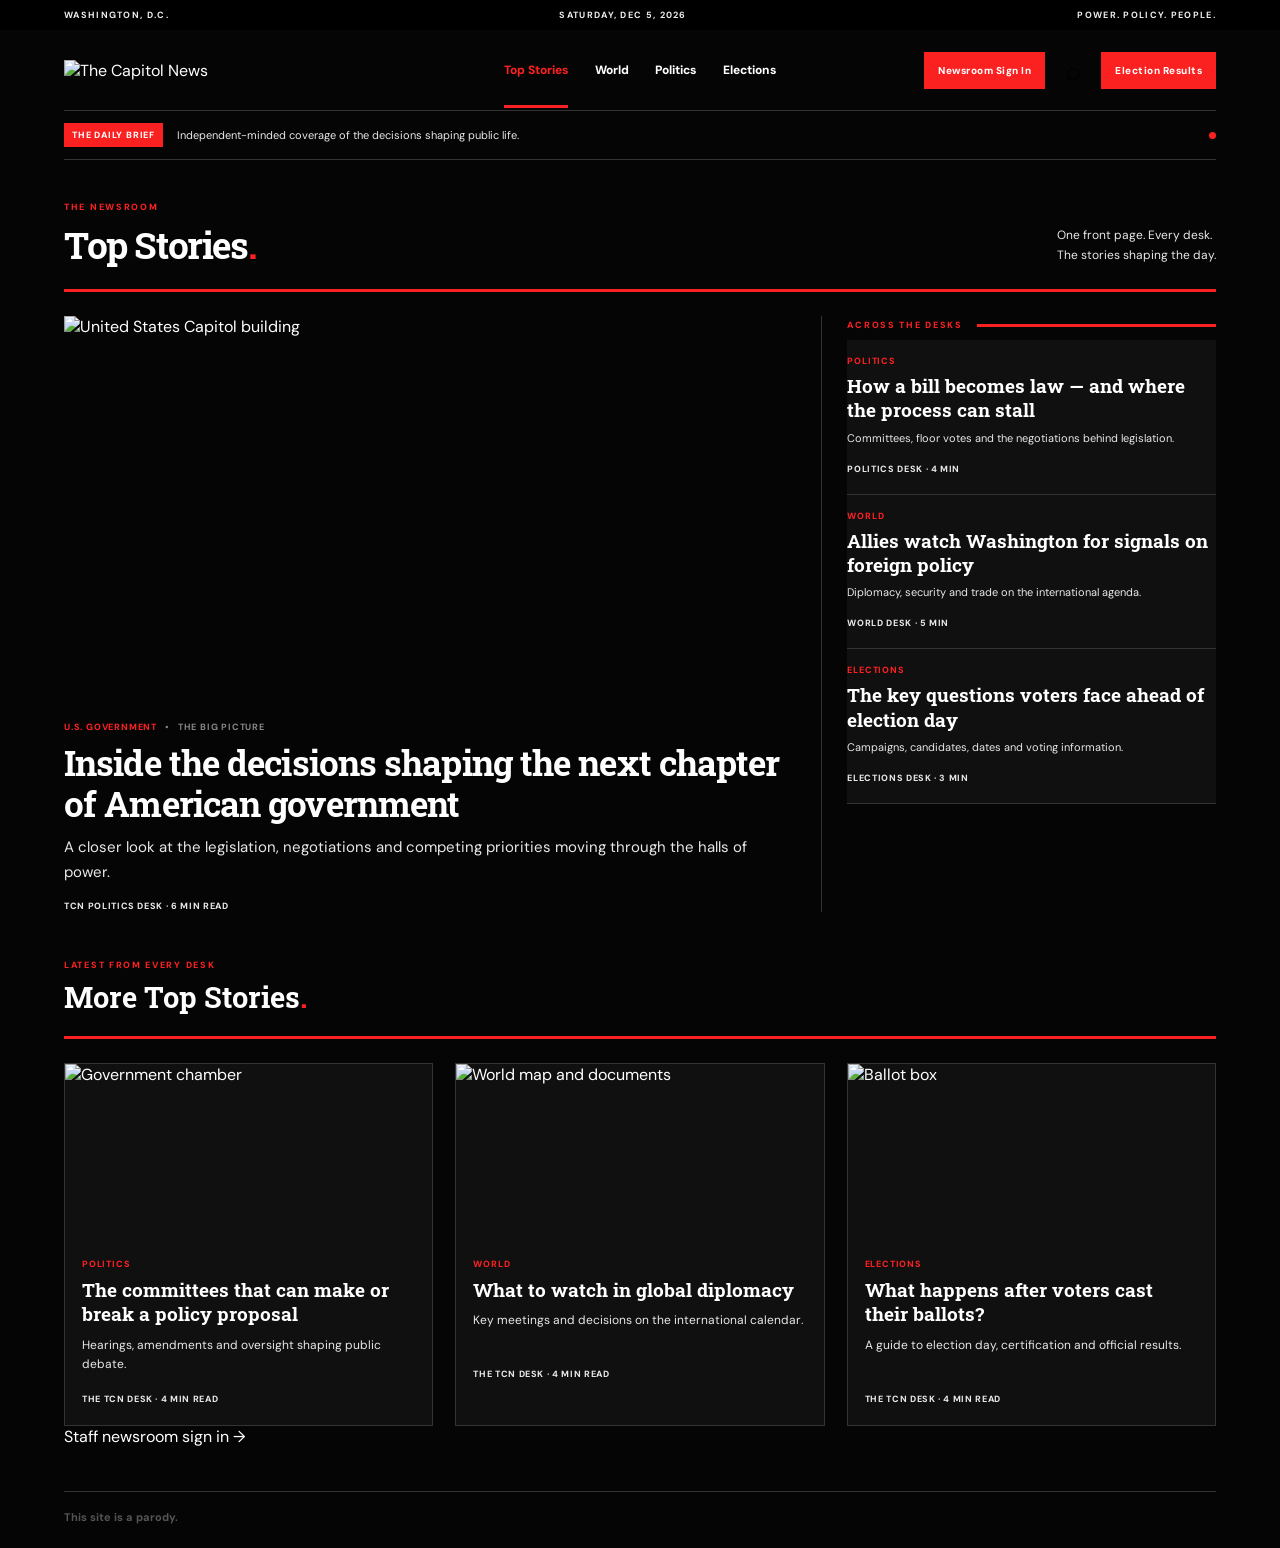
==== commit 5292e9d2: "Replace newsroom homepage panel with compact centered link" ====
--- a/index.html
+++ b/index.html
@@ -1 +1 @@
-<!doctype html><html lang="en"><head><meta charset="utf-8"><meta name="viewport" content="width=device-width,initial-scale=1"><meta name="theme-color" content="#090909"><meta name="description" content="The Capitol News — political and world news parody publication."><title>Top Stories — The Capitol News</title><link rel="stylesheet" href="styles.css"></head><body><div class="topline"><span>WASHINGTON, D.C.</span><span id="today">THE DAILY BRIEFING</span><span>POWER. POLICY. PEOPLE.</span></div><header class="site-header"><a class="brand" href="index.html" aria-label="The Capitol News home"><img class="brand-logo-image" src="https://res.cloudinary.com/dtz0urit6/image/upload/q_auto:best,f_jpg/cloudinary-tools-uploads/kxuomhjwf1radlnk2r9k" alt="The Capitol News"></a><button class="menu-toggle" id="menuToggle" aria-label="Toggle navigation" aria-expanded="false">☰</button><nav class="main-nav" id="mainNav" aria-label="Main navigation"><a class="active" href="index.html">Top Stories</a><a class="" href="world.html">World</a><a class="" href="politics.html">Politics</a><a class="" href="elections.html">Elections</a></nav><div class="header-actions"><a class="newsroom-login-link" href="newsroom.html">Newsroom Sign In</a><button class="search-button" id="searchToggle" aria-label="Search stories">⌕</button><a class="subscribe election-results-link" href="elections.html#election-results">Election Results</a></div></header><div class="breaking"><span class="breaking-label">THE DAILY BRIEF</span><p>Independent-minded coverage of the decisions shaping public life.</p><span class="live-dot" aria-hidden="true"></span></div><main class="page-wrap"><section class="section-heading"><div><span class="eyebrow">THE NEWSROOM</span><h1>Top Stories<span class="red-dot">.</span></h1></div><p>One front page. Every desk.<br class="desktop-only"> The stories shaping the day.</p></section><section class="lead-grid"><article class="lead-story searchable-story"><a class="image-link" href="article.html"><img class="lead-image" src="https://images.unsplash.com/photo-1529107386315-e1a2ed48a620?auto=format&fit=crop&w=1400&q=85" alt="United States Capitol building"></a><div class="story-meta"><span class="category">U.S. GOVERNMENT</span><span>•</span><span>THE BIG PICTURE</span></div><h2><a href="article.html">Inside the decisions shaping the next chapter of American government</a></h2><p class="dek">A closer look at the legislation, negotiations and competing priorities moving through the halls of power.</p><div class="byline">TCN POLITICS DESK · 6 MIN READ</div></article><aside class="lead-side"><div class="side-head"><span class="eyebrow">ACROSS THE DESKS</span><span class="red-rule"></span></div><article class="compact-story searchable-story"><div class="story-meta"><span class="category">POLITICS</span></div><h3><a href="politics.html">How a bill becomes law — and where the process can stall</a></h3><p>Committees, floor votes and the negotiations behind legislation.</p><span class="byline">POLITICS DESK · 4 MIN</span></article><article class="compact-story searchable-story"><div class="story-meta"><span class="category">WORLD</span></div><h3><a href="world.html">Allies watch Washington for signals on foreign policy</a></h3><p>Diplomacy, security and trade on the international agenda.</p><span class="byline">WORLD DESK · 5 MIN</span></article><article class="compact-story searchable-story"><div class="story-meta"><span class="category">ELECTIONS</span></div><h3><a href="elections.html">The key questions voters face ahead of election day</a></h3><p>Campaigns, candidates, dates and voting information.</p><span class="byline">ELECTIONS DESK · 3 MIN</span></article></aside></section><section class="section-heading section-heading-small"><div><span class="eyebrow">LATEST FROM EVERY DESK</span><h2>More Top Stories<span class="red-dot">.</span></h2></div></section><section class="story-cards"><article class="story-card searchable-story"><img src="https://images.unsplash.com/photo-1575320181282-9afab399332c?auto=format&fit=crop&w=800&q=80" alt="Government chamber"><div class="story-card-content"><div class="story-meta"><span class="category">POLITICS</span></div><h3><a href="politics.html">The committees that can make or break a policy proposal</a></h3><p>Hearings, amendments and oversight shaping public debate.</p><span class="byline">THE TCN DESK · 4 MIN READ</span></div></article><article class="story-card searchable-story"><img src="https://images.unsplash.com/photo-1521295121783-8a321d551ad2?auto=format&fit=crop&w=800&q=80" alt="World map and documents"><div class="story-card-content"><div class="story-meta"><span class="category">WORLD</span></div><h3><a href="world.html">What to watch in global diplomacy</a></h3><p>Key meetings and decisions on the international calendar.</p><span class="byline">THE TCN DESK · 4 MIN READ</span></div></article><article class="story-card searchable-story"><img src="https://images.unsplash.com/photo-1520869562399-e772f042f422?auto=format&fit=crop&w=800&q=80" alt="Ballot box"><div class="story-card-content"><div class="story-meta"><span class="category">ELECTIONS</span></div><h3><a href="elections.html">What happens after voters cast their ballots?</a></h3><p>A guide to election day, certification and official results.</p><span class="byline">THE TCN DESK · 4 MIN READ</span></div></article></section><section id="newsroom-published-stories" class="published-feed" hidden aria-live="polite"><div class="section-heading section-heading-small"><div><span class="eyebrow">LATEST APPROVED REPORTING</span><h2>From the Newsroom<span class="red-dot">.</span></h2></div></div><div id="published-story-cards" class="story-cards"></div></section><section id="newsroom-access" class="newsroom-access"><div><span class="eyebrow">FOR TCN STAFF</span><h2>Enter the Newsroom<span class="red-dot">.</span></h2><p>Sign in to write stories, submit articles for approval, and manage election results if you are an editor.</p></div><a class="newsroom-access-button" href="newsroom.html">Sign in to the Newsroom <span aria-hidden="true">→</span></a></section><footer class="site-footer"><p class="parody-notice">This site is a parody.</p></footer></main><div class="search-panel" id="searchPanel" hidden role="dialog" aria-label="Search stories"><form id="searchForm" role="search"><input id="searchInput" type="search" placeholder="Search stories, topics, elections…" aria-label="Search news stories" autocomplete="off"><button type="submit">SEARCH</button><button type="button" id="closeSearch" aria-label="Close search">✕</button></form><div id="searchResults" class="search-results" aria-live="polite"><p>Search headlines and summaries across TCN.</p></div></div><script src="app.js"></script></body></html>+<!doctype html><html lang="en"><head><meta charset="utf-8"><meta name="viewport" content="width=device-width,initial-scale=1"><meta name="theme-color" content="#090909"><meta name="description" content="The Capitol News — political and world news parody publication."><title>Top Stories — The Capitol News</title><link rel="stylesheet" href="styles.css"></head><body><div class="topline"><span>WASHINGTON, D.C.</span><span id="today">THE DAILY BRIEFING</span><span>POWER. POLICY. PEOPLE.</span></div><header class="site-header"><a class="brand" href="index.html" aria-label="The Capitol News home"><img class="brand-logo-image" src="https://res.cloudinary.com/dtz0urit6/image/upload/q_auto:best,f_jpg/cloudinary-tools-uploads/kxuomhjwf1radlnk2r9k" alt="The Capitol News"></a><button class="menu-toggle" id="menuToggle" aria-label="Toggle navigation" aria-expanded="false">☰</button><nav class="main-nav" id="mainNav" aria-label="Main navigation"><a class="active" href="index.html">Top Stories</a><a class="" href="world.html">World</a><a class="" href="politics.html">Politics</a><a class="" href="elections.html">Elections</a></nav><div class="header-actions"><a class="newsroom-login-link" href="newsroom.html">Newsroom Sign In</a><button class="search-button" id="searchToggle" aria-label="Search stories">⌕</button><a class="subscribe election-results-link" href="elections.html#election-results">Election Results</a></div></header><div class="breaking"><span class="breaking-label">THE DAILY BRIEF</span><p>Independent-minded coverage of the decisions shaping public life.</p><span class="live-dot" aria-hidden="true"></span></div><main class="page-wrap"><section class="section-heading"><div><span class="eyebrow">THE NEWSROOM</span><h1>Top Stories<span class="red-dot">.</span></h1></div><p>One front page. Every desk.<br class="desktop-only"> The stories shaping the day.</p></section><section class="lead-grid"><article class="lead-story searchable-story"><a class="image-link" href="article.html"><img class="lead-image" src="https://images.unsplash.com/photo-1529107386315-e1a2ed48a620?auto=format&fit=crop&w=1400&q=85" alt="United States Capitol building"></a><div class="story-meta"><span class="category">U.S. GOVERNMENT</span><span>•</span><span>THE BIG PICTURE</span></div><h2><a href="article.html">Inside the decisions shaping the next chapter of American government</a></h2><p class="dek">A closer look at the legislation, negotiations and competing priorities moving through the halls of power.</p><div class="byline">TCN POLITICS DESK · 6 MIN READ</div></article><aside class="lead-side"><div class="side-head"><span class="eyebrow">ACROSS THE DESKS</span><span class="red-rule"></span></div><article class="compact-story searchable-story"><div class="story-meta"><span class="category">POLITICS</span></div><h3><a href="politics.html">How a bill becomes law — and where the process can stall</a></h3><p>Committees, floor votes and the negotiations behind legislation.</p><span class="byline">POLITICS DESK · 4 MIN</span></article><article class="compact-story searchable-story"><div class="story-meta"><span class="category">WORLD</span></div><h3><a href="world.html">Allies watch Washington for signals on foreign policy</a></h3><p>Diplomacy, security and trade on the international agenda.</p><span class="byline">WORLD DESK · 5 MIN</span></article><article class="compact-story searchable-story"><div class="story-meta"><span class="category">ELECTIONS</span></div><h3><a href="elections.html">The key questions voters face ahead of election day</a></h3><p>Campaigns, candidates, dates and voting information.</p><span class="byline">ELECTIONS DESK · 3 MIN</span></article></aside></section><section class="section-heading section-heading-small"><div><span class="eyebrow">LATEST FROM EVERY DESK</span><h2>More Top Stories<span class="red-dot">.</span></h2></div></section><section class="story-cards"><article class="story-card searchable-story"><img src="https://images.unsplash.com/photo-1575320181282-9afab399332c?auto=format&fit=crop&w=800&q=80" alt="Government chamber"><div class="story-card-content"><div class="story-meta"><span class="category">POLITICS</span></div><h3><a href="politics.html">The committees that can make or break a policy proposal</a></h3><p>Hearings, amendments and oversight shaping public debate.</p><span class="byline">THE TCN DESK · 4 MIN READ</span></div></article><article class="story-card searchable-story"><img src="https://images.unsplash.com/photo-1521295121783-8a321d551ad2?auto=format&fit=crop&w=800&q=80" alt="World map and documents"><div class="story-card-content"><div class="story-meta"><span class="category">WORLD</span></div><h3><a href="world.html">What to watch in global diplomacy</a></h3><p>Key meetings and decisions on the international calendar.</p><span class="byline">THE TCN DESK · 4 MIN READ</span></div></article><article class="story-card searchable-story"><img src="https://images.unsplash.com/photo-1520869562399-e772f042f422?auto=format&fit=crop&w=800&q=80" alt="Ballot box"><div class="story-card-content"><div class="story-meta"><span class="category">ELECTIONS</span></div><h3><a href="elections.html">What happens after voters cast their ballots?</a></h3><p>A guide to election day, certification and official results.</p><span class="byline">THE TCN DESK · 4 MIN READ</span></div></article></section><section id="newsroom-published-stories" class="published-feed" hidden aria-live="polite"><div class="section-heading section-heading-small"><div><span class="eyebrow">LATEST APPROVED REPORTING</span><h2>From the Newsroom<span class="red-dot">.</span></h2></div></div><div id="published-story-cards" class="story-cards"></div></section><p class="newsroom-quick-link"><a href="newsroom.html">Staff newsroom sign in →</a></p><footer class="site-footer"><p class="parody-notice">This site is a parody.</p></footer></main><div class="search-panel" id="searchPanel" hidden role="dialog" aria-label="Search stories"><form id="searchForm" role="search"><input id="searchInput" type="search" placeholder="Search stories, topics, elections…" aria-label="Search news stories" autocomplete="off"><button type="submit">SEARCH</button><button type="button" id="closeSearch" aria-label="Close search">✕</button></form><div id="searchResults" class="search-results" aria-live="polite"><p>Search headlines and summaries across TCN.</p></div></div><script src="app.js"></script></body></html>
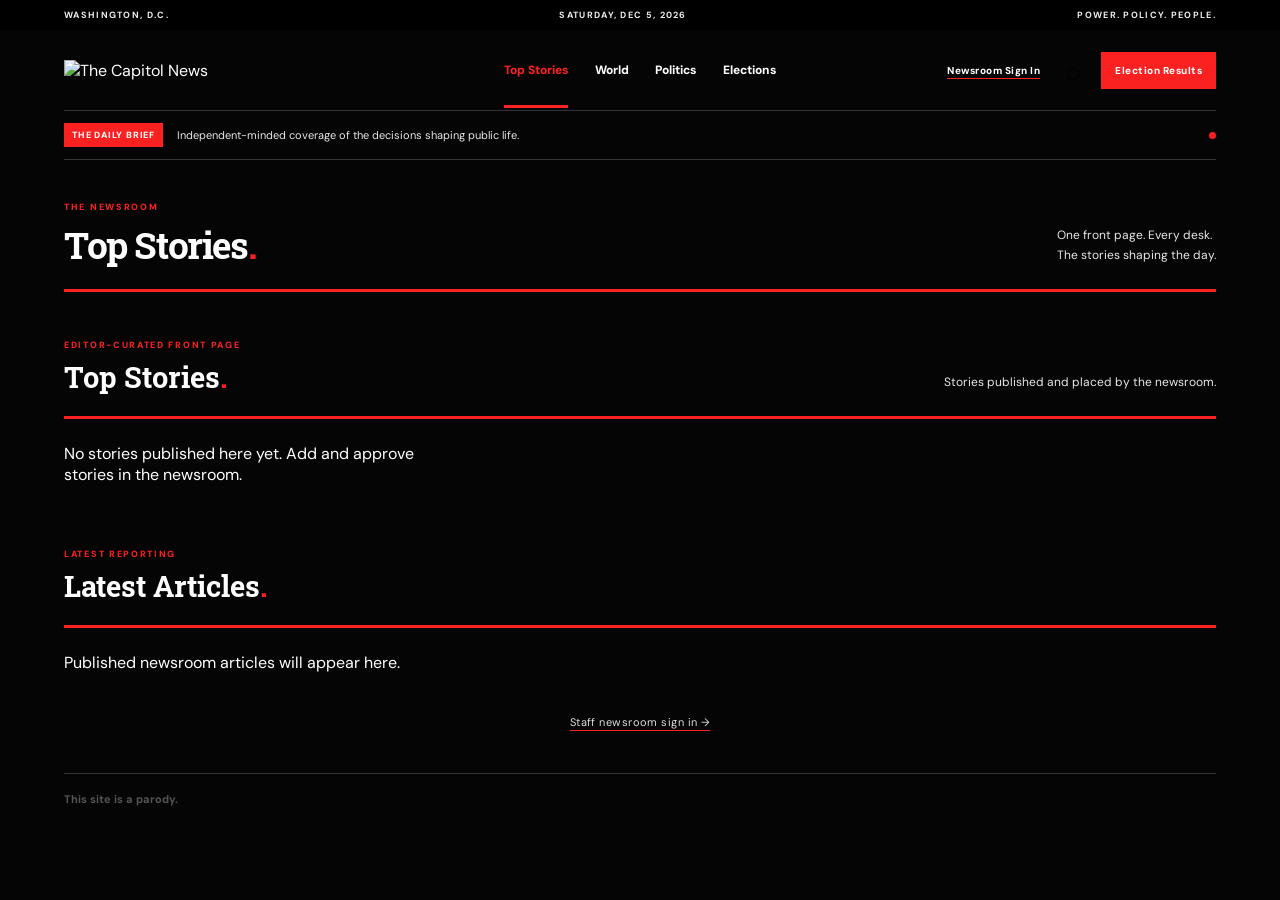
==== commit cb12ae97: "Make public stories newsroom-managed and restore white site theme" ====
--- a/index.html
+++ b/index.html
@@ -1 +1 @@
-<!doctype html><html lang="en"><head><meta charset="utf-8"><meta name="viewport" content="width=device-width,initial-scale=1"><meta name="theme-color" content="#090909"><meta name="description" content="The Capitol News — political and world news parody publication."><title>Top Stories — The Capitol News</title><link rel="stylesheet" href="styles.css"></head><body><div class="topline"><span>WASHINGTON, D.C.</span><span id="today">THE DAILY BRIEFING</span><span>POWER. POLICY. PEOPLE.</span></div><header class="site-header"><a class="brand" href="index.html" aria-label="The Capitol News home"><img class="brand-logo-image" src="https://res.cloudinary.com/dtz0urit6/image/upload/q_auto:best,f_jpg/cloudinary-tools-uploads/kxuomhjwf1radlnk2r9k" alt="The Capitol News"></a><button class="menu-toggle" id="menuToggle" aria-label="Toggle navigation" aria-expanded="false">☰</button><nav class="main-nav" id="mainNav" aria-label="Main navigation"><a class="active" href="index.html">Top Stories</a><a class="" href="world.html">World</a><a class="" href="politics.html">Politics</a><a class="" href="elections.html">Elections</a></nav><div class="header-actions"><a class="newsroom-login-link" href="newsroom.html">Newsroom Sign In</a><button class="search-button" id="searchToggle" aria-label="Search stories">⌕</button><a class="subscribe election-results-link" href="elections.html#election-results">Election Results</a></div></header><div class="breaking"><span class="breaking-label">THE DAILY BRIEF</span><p>Independent-minded coverage of the decisions shaping public life.</p><span class="live-dot" aria-hidden="true"></span></div><main class="page-wrap"><section class="section-heading"><div><span class="eyebrow">THE NEWSROOM</span><h1>Top Stories<span class="red-dot">.</span></h1></div><p>One front page. Every desk.<br class="desktop-only"> The stories shaping the day.</p></section><section class="lead-grid"><article class="lead-story searchable-story"><a class="image-link" href="article.html"><img class="lead-image" src="https://images.unsplash.com/photo-1529107386315-e1a2ed48a620?auto=format&fit=crop&w=1400&q=85" alt="United States Capitol building"></a><div class="story-meta"><span class="category">U.S. GOVERNMENT</span><span>•</span><span>THE BIG PICTURE</span></div><h2><a href="article.html">Inside the decisions shaping the next chapter of American government</a></h2><p class="dek">A closer look at the legislation, negotiations and competing priorities moving through the halls of power.</p><div class="byline">TCN POLITICS DESK · 6 MIN READ</div></article><aside class="lead-side"><div class="side-head"><span class="eyebrow">ACROSS THE DESKS</span><span class="red-rule"></span></div><article class="compact-story searchable-story"><div class="story-meta"><span class="category">POLITICS</span></div><h3><a href="politics.html">How a bill becomes law — and where the process can stall</a></h3><p>Committees, floor votes and the negotiations behind legislation.</p><span class="byline">POLITICS DESK · 4 MIN</span></article><article class="compact-story searchable-story"><div class="story-meta"><span class="category">WORLD</span></div><h3><a href="world.html">Allies watch Washington for signals on foreign policy</a></h3><p>Diplomacy, security and trade on the international agenda.</p><span class="byline">WORLD DESK · 5 MIN</span></article><article class="compact-story searchable-story"><div class="story-meta"><span class="category">ELECTIONS</span></div><h3><a href="elections.html">The key questions voters face ahead of election day</a></h3><p>Campaigns, candidates, dates and voting information.</p><span class="byline">ELECTIONS DESK · 3 MIN</span></article></aside></section><section class="section-heading section-heading-small"><div><span class="eyebrow">LATEST FROM EVERY DESK</span><h2>More Top Stories<span class="red-dot">.</span></h2></div></section><section class="story-cards"><article class="story-card searchable-story"><img src="https://images.unsplash.com/photo-1575320181282-9afab399332c?auto=format&fit=crop&w=800&q=80" alt="Government chamber"><div class="story-card-content"><div class="story-meta"><span class="category">POLITICS</span></div><h3><a href="politics.html">The committees that can make or break a policy proposal</a></h3><p>Hearings, amendments and oversight shaping public debate.</p><span class="byline">THE TCN DESK · 4 MIN READ</span></div></article><article class="story-card searchable-story"><img src="https://images.unsplash.com/photo-1521295121783-8a321d551ad2?auto=format&fit=crop&w=800&q=80" alt="World map and documents"><div class="story-card-content"><div class="story-meta"><span class="category">WORLD</span></div><h3><a href="world.html">What to watch in global diplomacy</a></h3><p>Key meetings and decisions on the international calendar.</p><span class="byline">THE TCN DESK · 4 MIN READ</span></div></article><article class="story-card searchable-story"><img src="https://images.unsplash.com/photo-1520869562399-e772f042f422?auto=format&fit=crop&w=800&q=80" alt="Ballot box"><div class="story-card-content"><div class="story-meta"><span class="category">ELECTIONS</span></div><h3><a href="elections.html">What happens after voters cast their ballots?</a></h3><p>A guide to election day, certification and official results.</p><span class="byline">THE TCN DESK · 4 MIN READ</span></div></article></section><section id="newsroom-published-stories" class="published-feed" hidden aria-live="polite"><div class="section-heading section-heading-small"><div><span class="eyebrow">LATEST APPROVED REPORTING</span><h2>From the Newsroom<span class="red-dot">.</span></h2></div></div><div id="published-story-cards" class="story-cards"></div></section><p class="newsroom-quick-link"><a href="newsroom.html">Staff newsroom sign in →</a></p><footer class="site-footer"><p class="parody-notice">This site is a parody.</p></footer></main><div class="search-panel" id="searchPanel" hidden role="dialog" aria-label="Search stories"><form id="searchForm" role="search"><input id="searchInput" type="search" placeholder="Search stories, topics, elections…" aria-label="Search news stories" autocomplete="off"><button type="submit">SEARCH</button><button type="button" id="closeSearch" aria-label="Close search">✕</button></form><div id="searchResults" class="search-results" aria-live="polite"><p>Search headlines and summaries across TCN.</p></div></div><script src="app.js"></script></body></html>+<!doctype html><html lang="en"><head><meta charset="utf-8"><meta name="viewport" content="width=device-width,initial-scale=1"><meta name="theme-color" content="#ffffff"><meta name="description" content="The Capitol News — political and world news parody publication."><title>Top Stories — The Capitol News</title><link rel="stylesheet" href="styles.css"></head><body><div class="topline"><span>WASHINGTON, D.C.</span><span id="today">THE DAILY BRIEFING</span><span>POWER. POLICY. PEOPLE.</span></div><header class="site-header"><a class="brand" href="index.html" aria-label="The Capitol News home"><img class="brand-logo-image" src="https://res.cloudinary.com/dtz0urit6/image/upload/q_auto:best,f_jpg/cloudinary-tools-uploads/kxuomhjwf1radlnk2r9k" alt="The Capitol News"></a><button class="menu-toggle" id="menuToggle" aria-label="Toggle navigation" aria-expanded="false">☰</button><nav class="main-nav" id="mainNav" aria-label="Main navigation"><a class="active" href="index.html">Top Stories</a><a class="" href="world.html">World</a><a class="" href="politics.html">Politics</a><a class="" href="elections.html">Elections</a></nav><div class="header-actions"><a class="newsroom-login-link" href="newsroom.html">Newsroom Sign In</a><button class="search-button" id="searchToggle" aria-label="Search stories">⌕</button><a class="subscribe election-results-link" href="elections.html#election-results">Election Results</a></div></header><div class="breaking"><span class="breaking-label">THE DAILY BRIEF</span><p>Independent-minded coverage of the decisions shaping public life.</p><span class="live-dot" aria-hidden="true"></span></div><main class="page-wrap"><section class="section-heading"><div><span class="eyebrow">THE NEWSROOM</span><h1>Top Stories<span class="red-dot">.</span></h1></div><p>One front page. Every desk.<br class="desktop-only"> The stories shaping the day.</p></section><section class="managed-story-area" aria-live="polite"><div class="section-heading section-heading-small"><div><span class="eyebrow">EDITOR-CURATED FRONT PAGE</span><h2>Top Stories<span class="red-dot">.</span></h2></div><p>Stories published and placed by the newsroom.</p></div><div id="managed-top-stories" class="story-cards"><p class="managed-empty">No stories published here yet. Add and approve stories in the newsroom.</p></div><div class="section-heading section-heading-small"><div><span class="eyebrow">LATEST REPORTING</span><h2>Latest Articles<span class="red-dot">.</span></h2></div></div><div id="managed-all-stories" class="story-cards"><p class="managed-empty">Published newsroom articles will appear here.</p></div></section><p class="newsroom-quick-link"><a href="newsroom.html">Staff newsroom sign in →</a></p><footer class="site-footer"><p class="parody-notice">This site is a parody.</p></footer></main><div class="search-panel" id="searchPanel" hidden role="dialog" aria-label="Search stories"><form id="searchForm" role="search"><input id="searchInput" type="search" placeholder="Search stories, topics, elections…" aria-label="Search news stories" autocomplete="off"><button type="submit">SEARCH</button><button type="button" id="closeSearch" aria-label="Close search">✕</button></form><div id="searchResults" class="search-results" aria-live="polite"><p>Search headlines and summaries across TCN.</p></div></div><script src="app.js"></script></body></html>
--- a/styles.css
+++ b/styles.css
@@ -91,3 +91,6 @@
 .newsroom-access p{font-size:12px;line-height:1.7;color:#eee;max-width:650px;margin:0}
 .newsroom-access-button{display:inline-flex;align-items:center;gap:12px;padding:14px 18px;font-size:11px;font-weight:800;white-space:nowrap}
 @media(max-width:700px){.newsroom-access{align-items:flex-start;flex-direction:column;padding:20px}.header-actions{gap:8px}.newsroom-login-link{padding:10px 9px;font-size:9px}}
+
+/* Compact, discreet newsroom entry on the homepage */
+.newsroom-access{display:none!important}.newsroom-quick-link{text-align:center;margin:26px auto 10px;padding:0;font-size:11px;letter-spacing:.04em}.newsroom-quick-link a{color:#ddd;text-decoration:underline;text-decoration-color:#fc2121;text-underline-offset:4px}.newsroom-quick-link a:hover{color:#fc2121}.newsroom-login-link{background:transparent!important;color:#fff!important;border:0!important;padding:8px 5px!important;font-size:10px!important;text-decoration:underline;text-decoration-color:#fc2121;text-underline-offset:4px}.newsroom-login-link:hover{color:#fc2121!important;background:transparent!important}
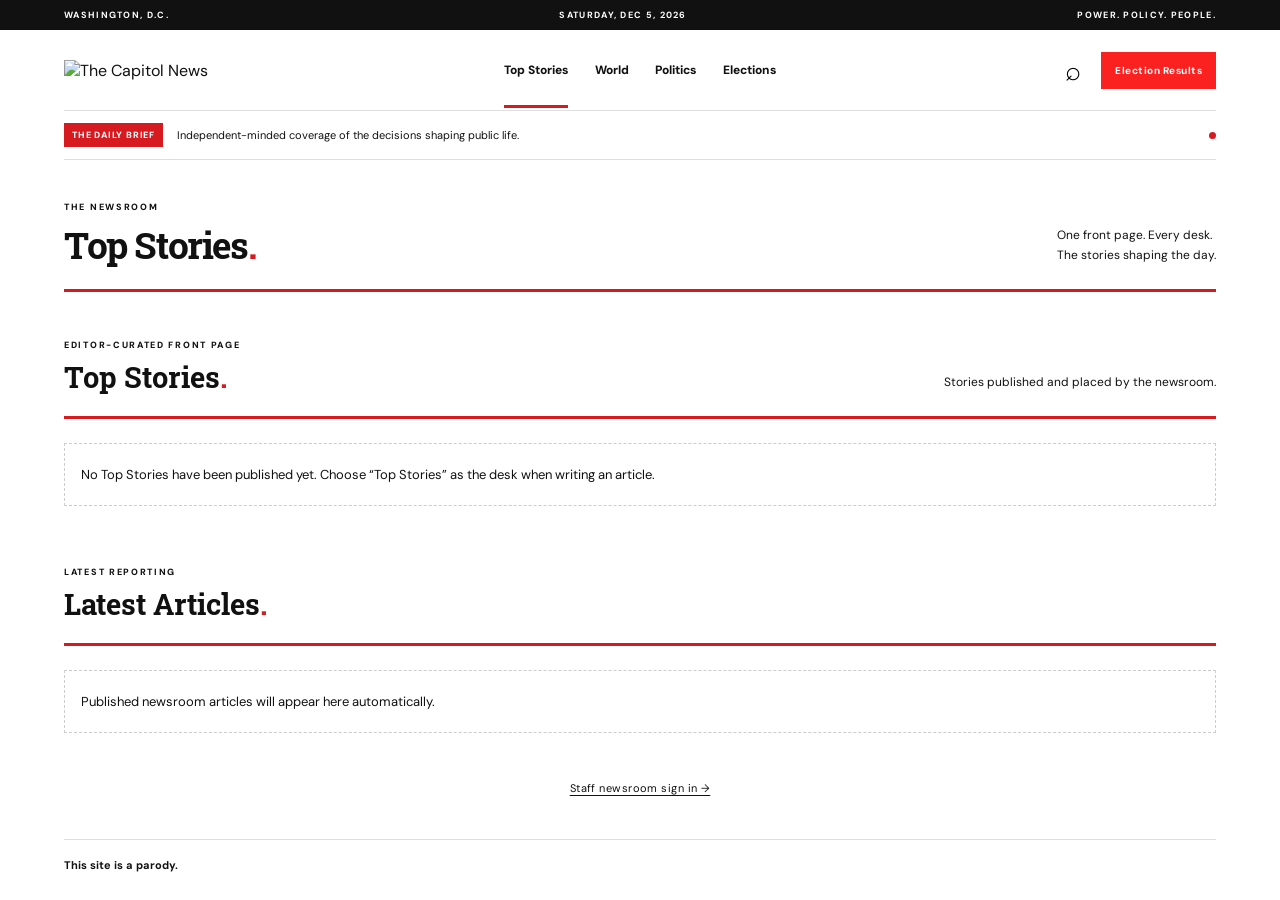
==== commit 7a3d4176: "Remove duplicate top newsroom sign-in link" ====
--- a/index.html
+++ b/index.html
@@ -1 +1 @@
-<!doctype html><html lang="en"><head><meta charset="utf-8"><meta name="viewport" content="width=device-width,initial-scale=1"><meta name="theme-color" content="#ffffff"><meta name="description" content="The Capitol News — political and world news parody publication."><title>Top Stories — The Capitol News</title><link rel="stylesheet" href="styles.css"></head><body><div class="topline"><span>WASHINGTON, D.C.</span><span id="today">THE DAILY BRIEFING</span><span>POWER. POLICY. PEOPLE.</span></div><header class="site-header"><a class="brand" href="index.html" aria-label="The Capitol News home"><img class="brand-logo-image" src="https://res.cloudinary.com/dtz0urit6/image/upload/q_auto:best,f_jpg/cloudinary-tools-uploads/kxuomhjwf1radlnk2r9k" alt="The Capitol News"></a><button class="menu-toggle" id="menuToggle" aria-label="Toggle navigation" aria-expanded="false">☰</button><nav class="main-nav" id="mainNav" aria-label="Main navigation"><a class="active" href="index.html">Top Stories</a><a class="" href="world.html">World</a><a class="" href="politics.html">Politics</a><a class="" href="elections.html">Elections</a></nav><div class="header-actions"><a class="newsroom-login-link" href="newsroom.html">Newsroom Sign In</a><button class="search-button" id="searchToggle" aria-label="Search stories">⌕</button><a class="subscribe election-results-link" href="elections.html#election-results">Election Results</a></div></header><div class="breaking"><span class="breaking-label">THE DAILY BRIEF</span><p>Independent-minded coverage of the decisions shaping public life.</p><span class="live-dot" aria-hidden="true"></span></div><main class="page-wrap"><section class="section-heading"><div><span class="eyebrow">THE NEWSROOM</span><h1>Top Stories<span class="red-dot">.</span></h1></div><p>One front page. Every desk.<br class="desktop-only"> The stories shaping the day.</p></section><section class="managed-story-area" aria-live="polite"><div class="section-heading section-heading-small"><div><span class="eyebrow">EDITOR-CURATED FRONT PAGE</span><h2>Top Stories<span class="red-dot">.</span></h2></div><p>Stories published and placed by the newsroom.</p></div><div id="managed-top-stories" class="story-cards"><p class="managed-empty">No stories published here yet. Add and approve stories in the newsroom.</p></div><div class="section-heading section-heading-small"><div><span class="eyebrow">LATEST REPORTING</span><h2>Latest Articles<span class="red-dot">.</span></h2></div></div><div id="managed-all-stories" class="story-cards"><p class="managed-empty">Published newsroom articles will appear here.</p></div></section><p class="newsroom-quick-link"><a href="newsroom.html">Staff newsroom sign in →</a></p><footer class="site-footer"><p class="parody-notice">This site is a parody.</p></footer></main><div class="search-panel" id="searchPanel" hidden role="dialog" aria-label="Search stories"><form id="searchForm" role="search"><input id="searchInput" type="search" placeholder="Search stories, topics, elections…" aria-label="Search news stories" autocomplete="off"><button type="submit">SEARCH</button><button type="button" id="closeSearch" aria-label="Close search">✕</button></form><div id="searchResults" class="search-results" aria-live="polite"><p>Search headlines and summaries across TCN.</p></div></div><script src="app.js"></script></body></html>+<!doctype html><html lang="en"><head><meta charset="utf-8"><meta name="viewport" content="width=device-width,initial-scale=1"><meta name="theme-color" content="#ffffff"><meta name="description" content="The Capitol News — political and world news parody publication."><title>Top Stories — The Capitol News</title><link rel="stylesheet" href="styles.css"></head><body><div class="topline"><span>WASHINGTON, D.C.</span><span id="today">THE DAILY BRIEFING</span><span>POWER. POLICY. PEOPLE.</span></div><header class="site-header"><a class="brand" href="index.html" aria-label="The Capitol News home"><img class="brand-logo-image" src="https://res.cloudinary.com/dtz0urit6/image/upload/q_auto:best,f_jpg/cloudinary-tools-uploads/kxuomhjwf1radlnk2r9k" alt="The Capitol News"></a><button class="menu-toggle" id="menuToggle" aria-label="Toggle navigation" aria-expanded="false">☰</button><nav class="main-nav" id="mainNav" aria-label="Main navigation"><a class="active" href="index.html">Top Stories</a><a class="" href="world.html">World</a><a class="" href="politics.html">Politics</a><a class="" href="elections.html">Elections</a></nav><div class="header-actions"><button class="search-button" id="searchToggle" aria-label="Search stories">⌕</button><a class="subscribe election-results-link" href="elections.html#election-results">Election Results</a></div></header><div class="breaking"><span class="breaking-label">THE DAILY BRIEF</span><p>Independent-minded coverage of the decisions shaping public life.</p><span class="live-dot" aria-hidden="true"></span></div><main class="page-wrap"><section class="section-heading"><div><span class="eyebrow">THE NEWSROOM</span><h1>Top Stories<span class="red-dot">.</span></h1></div><p>One front page. Every desk.<br class="desktop-only"> The stories shaping the day.</p></section><section class="managed-story-area" aria-live="polite"><div class="section-heading section-heading-small"><div><span class="eyebrow">EDITOR-CURATED FRONT PAGE</span><h2>Top Stories<span class="red-dot">.</span></h2></div><p>Stories published and placed by the newsroom.</p></div><div id="managed-top-stories" class="story-cards"><p class="managed-empty">No stories published here yet. Add and approve stories in the newsroom.</p></div><div class="section-heading section-heading-small"><div><span class="eyebrow">LATEST REPORTING</span><h2>Latest Articles<span class="red-dot">.</span></h2></div></div><div id="managed-all-stories" class="story-cards"><p class="managed-empty">Published newsroom articles will appear here.</p></div></section><p class="newsroom-quick-link"><a href="newsroom.html">Staff newsroom sign in →</a></p><footer class="site-footer"><p class="parody-notice">This site is a parody.</p></footer></main><div class="search-panel" id="searchPanel" hidden role="dialog" aria-label="Search stories"><form id="searchForm" role="search"><input id="searchInput" type="search" placeholder="Search stories, topics, elections…" aria-label="Search news stories" autocomplete="off"><button type="submit">SEARCH</button><button type="button" id="closeSearch" aria-label="Close search">✕</button></form><div id="searchResults" class="search-results" aria-live="polite"><p>Search headlines and summaries across TCN.</p></div></div><script src="app.js"></script></body></html>
--- a/styles.css
+++ b/styles.css
@@ -94,3 +94,86 @@
 
 /* Compact, discreet newsroom entry on the homepage */
 .newsroom-access{display:none!important}.newsroom-quick-link{text-align:center;margin:26px auto 10px;padding:0;font-size:11px;letter-spacing:.04em}.newsroom-quick-link a{color:#ddd;text-decoration:underline;text-decoration-color:#fc2121;text-underline-offset:4px}.newsroom-quick-link a:hover{color:#fc2121}.newsroom-login-link{background:transparent!important;color:#fff!important;border:0!important;padding:8px 5px!important;font-size:10px!important;text-decoration:underline;text-decoration-color:#fc2121;text-underline-offset:4px}.newsroom-login-link:hover{color:#fc2121!important;background:transparent!important}
+
+/* Public pages use white; newsroom.html keeps its independent black styling. */
+:root{--black:#111;--red:#d71920;--paper:#fff;--muted:#686868;--line:#dedede;--soft:#f5f5f5}
+html,body{background:#fff!important;color:#111!important}
+.site-header,.page-wrap,.breaking,.section-heading,.lead-grid,.lead-side,.compact-story,.story-card,.desk-intro,.article-layout,.article-body,.site-footer,.election-archive,.election-archive-list,.election-detail,.published-feed,.managed-story-area{background-color:#fff;color:#111}
+.site-header{border-color:#dedede}.topline{background:#111;color:#eee}.main-nav a,.brand-name,.section-heading h1,.section-heading h2,.lead-story h2,.compact-story h3,.story-card h3,.article-title,.article-body h2,.archive-list-heading h3,.election-module-heading h2,.archive-result-name strong,.published-election-heading h3{color:#111}
+.section-heading{border-bottom-color:#d71920}.breaking{border-bottom-color:#dedede}.breaking p,.dek,.desk-intro p,.article-subtitle,.article-aside p,.article-aside li,.archive-subtitle,.archive-result-name small,.archive-date,.archive-count,.archive-empty,.result-explanation,.party-heading p,.vote-row,.ballot-total,.seat-list li,.seat-list li>span,.seat-list small,.byline,.story-card p,.compact-story p,.section-heading>p{color:#555}
+.lead-side{border-left-color:#dedede}.compact-story,.story-card,.desk-tag,.article-aside,.election-results-module,.result-panel,.election-category,.archive-result-link,.archive-empty,.election-category:hover,.election-category.active{background:#fff;color:#111}
+.election-results-module{background:#f7f7f7;border-color:#dedede}.result-panel{background:#fff;border-color:#ddd}.article-aside{background:#f5f5f5}.archive-result-link{border-color:#dedede}.archive-result-link:hover{background:#f7f7f7}
+.parody-notice{color:#555!important}.published-election-card{background:#fff;color:#111;border-color:#ddd}.published-candidate{border-color:#ddd}.published-election-card .nr-small{color:#666}
+.newsroom-quick-link{text-align:center;font-size:11px;margin:26px auto 0}.newsroom-quick-link a{color:#555;text-decoration:underline;text-underline-offset:3px}.newsroom-quick-link a:hover{color:#d71920}
+.managed-story-area{margin:20px 0 35px}.managed-empty{padding:22px 16px;border:1px dashed #ccc;color:#666;font-size:13px;grid-column:1/-1}
+.story-card a,.compact-story a,.lead-story a{color:inherit}.story-card h3 a:hover,.compact-story h3 a:hover,.lead-story h2 a:hover{color:#d71920}
+@media(max-width:1050px){.lead-side{border-top-color:#dedede}}
+
+
+/* Accessibility pass: ensure every public-site text element is readable on white.
+   newsroom.html is excluded so its black background and white text stay unchanged. */
+body:not(.newsroom-body) *, body:not(.newsroom-body) *::before, body:not(.newsroom-body) *::after { text-shadow:none; }
+body:not(.newsroom-body) { color:#111!important; }
+body:not(.newsroom-body) .topline,
+body:not(.newsroom-body) .topline *,
+body:not(.newsroom-body) .newsletter,
+body:not(.newsroom-body) .newsletter *,
+body:not(.newsroom-body) .subscribe,
+body:not(.newsroom-body) .subscribe *,
+body:not(.newsroom-body) .search-panel,
+body:not(.newsroom-body) .search-panel * { /* keep intentional dark/red UI surfaces legible */ }
+body:not(.newsroom-body) p,
+body:not(.newsroom-body) li,
+body:not(.newsroom-body) label,
+body:not(.newsroom-body) small,
+body:not(.newsroom-body) time,
+body:not(.newsroom-body) figcaption,
+body:not(.newsroom-body) .eyebrow,
+body:not(.newsroom-body) .category,
+body:not(.newsroom-body) .story-meta,
+body:not(.newsroom-body) .byline,
+body:not(.newsroom-body) .dek,
+body:not(.newsroom-body) .notice,
+body:not(.newsroom-body) .parody-notice,
+body:not(.newsroom-body) .archive-subtitle,
+body:not(.newsroom-body) .archive-date,
+body:not(.newsroom-body) .archive-count,
+body:not(.newsroom-body) .archive-empty,
+body:not(.newsroom-body) .result-explanation,
+body:not(.newsroom-body) .published-candidate,
+body:not(.newsroom-body) .published-election-card .nr-small,
+body:not(.newsroom-body) .managed-empty { color:#111!important; }
+body:not(.newsroom-body) h1,
+body:not(.newsroom-body) h2,
+body:not(.newsroom-body) h3,
+body:not(.newsroom-body) h4,
+body:not(.newsroom-body) h5,
+body:not(.newsroom-body) h6,
+body:not(.newsroom-body) .main-nav a,
+body:not(.newsroom-body) .brand-name,
+body:not(.newsroom-body) a:not(.newsroom-login-link):not(.newsroom-quick-link a):not(.subscribe),
+body:not(.newsroom-body) button:not(.subscribe):not(.search-button),
+body:not(.newsroom-body) input,
+body:not(.newsroom-body) select,
+body:not(.newsroom-body) textarea { color:#111; }
+body:not(.newsroom-body) .topline,
+body:not(.newsroom-body) .topline *,
+body:not(.newsroom-body) .subscribe,
+body:not(.newsroom-body) .subscribe *,
+body:not(.newsroom-body) .search-panel,
+body:not(.newsroom-body) .search-panel *,
+body:not(.newsroom-body) .newsletter,
+body:not(.newsroom-body) .newsletter * { color:#fff!important; }
+body:not(.newsroom-body) .newsroom-login-link,
+body:not(.newsroom-body) .newsroom-quick-link a { color:#111!important; }
+body:not(.newsroom-body) .newsroom-login-link:hover,
+body:not(.newsroom-body) .newsroom-quick-link a:hover { color:#d71920!important; }
+body:not(.newsroom-body) input::placeholder,
+body:not(.newsroom-body) textarea::placeholder { color:#555!important; opacity:1; }
+body:not(.newsroom-body) .search-panel input,
+body:not(.newsroom-body) .search-panel input::placeholder { color:#fff!important; }
+body:not(.newsroom-body) .election-category,
+body:not(.newsroom-body) .archive-result-link,
+body:not(.newsroom-body) .result-panel,
+body:not(.newsroom-body) .election-results-module,
+body:not(.newsroom-body) .article-aside { color:#111!important; }
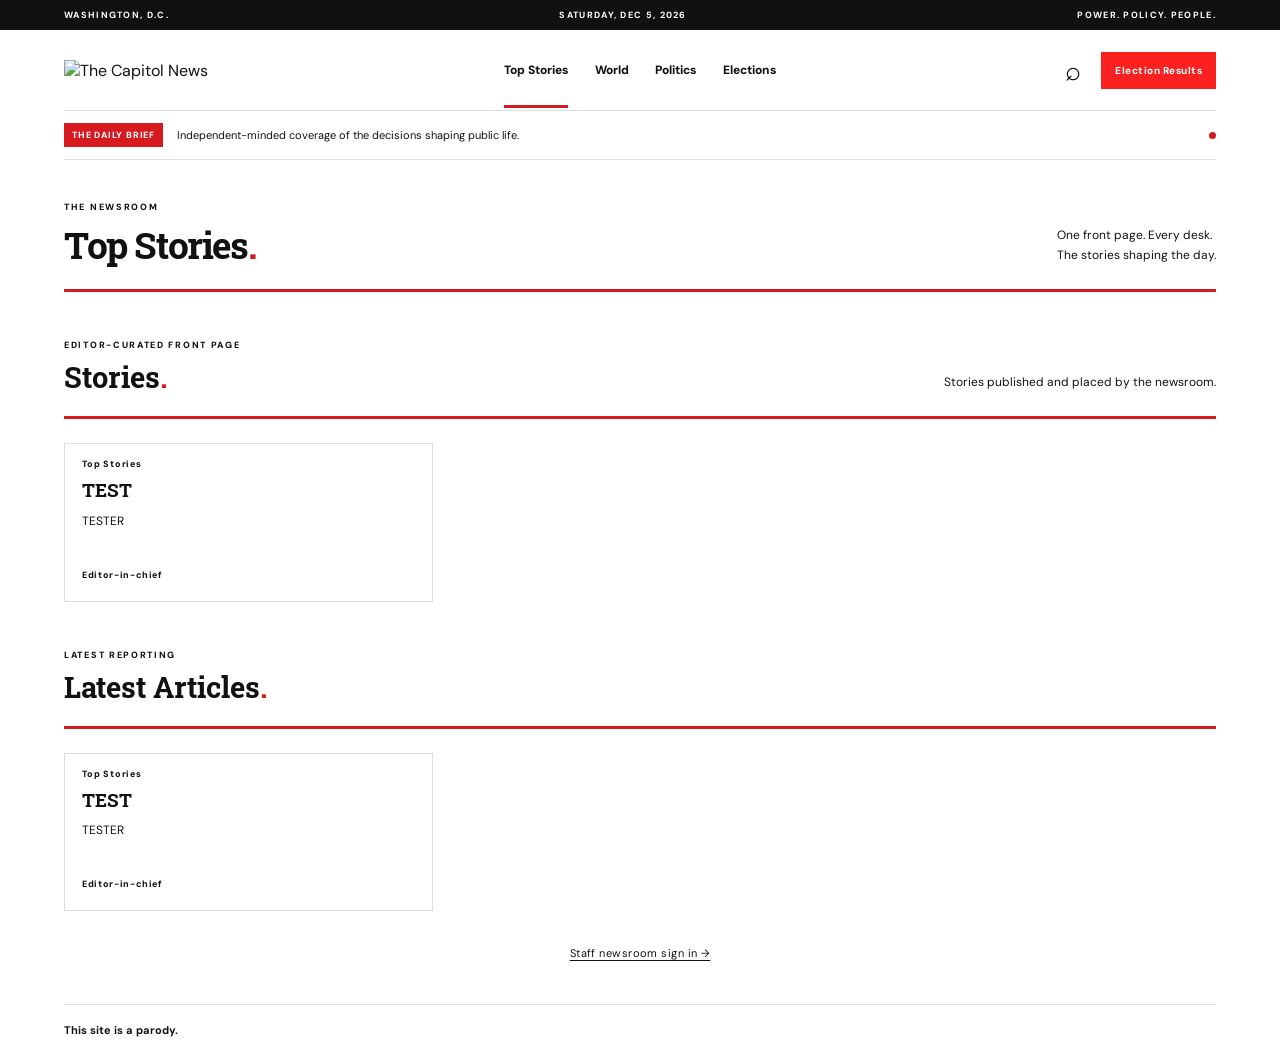
==== commit 16977361: "Rename homepage second section to Stories" ====
--- a/index.html
+++ b/index.html
@@ -1 +1 @@
-<!doctype html><html lang="en"><head><meta charset="utf-8"><meta name="viewport" content="width=device-width,initial-scale=1"><meta name="theme-color" content="#ffffff"><meta name="description" content="The Capitol News — political and world news parody publication."><title>Top Stories — The Capitol News</title><link rel="stylesheet" href="styles.css"></head><body><div class="topline"><span>WASHINGTON, D.C.</span><span id="today">THE DAILY BRIEFING</span><span>POWER. POLICY. PEOPLE.</span></div><header class="site-header"><a class="brand" href="index.html" aria-label="The Capitol News home"><img class="brand-logo-image" src="https://res.cloudinary.com/dtz0urit6/image/upload/q_auto:best,f_jpg/cloudinary-tools-uploads/kxuomhjwf1radlnk2r9k" alt="The Capitol News"></a><button class="menu-toggle" id="menuToggle" aria-label="Toggle navigation" aria-expanded="false">☰</button><nav class="main-nav" id="mainNav" aria-label="Main navigation"><a class="active" href="index.html">Top Stories</a><a class="" href="world.html">World</a><a class="" href="politics.html">Politics</a><a class="" href="elections.html">Elections</a></nav><div class="header-actions"><button class="search-button" id="searchToggle" aria-label="Search stories">⌕</button><a class="subscribe election-results-link" href="elections.html#election-results">Election Results</a></div></header><div class="breaking"><span class="breaking-label">THE DAILY BRIEF</span><p>Independent-minded coverage of the decisions shaping public life.</p><span class="live-dot" aria-hidden="true"></span></div><main class="page-wrap"><section class="section-heading"><div><span class="eyebrow">THE NEWSROOM</span><h1>Top Stories<span class="red-dot">.</span></h1></div><p>One front page. Every desk.<br class="desktop-only"> The stories shaping the day.</p></section><section class="managed-story-area" aria-live="polite"><div class="section-heading section-heading-small"><div><span class="eyebrow">EDITOR-CURATED FRONT PAGE</span><h2>Top Stories<span class="red-dot">.</span></h2></div><p>Stories published and placed by the newsroom.</p></div><div id="managed-top-stories" class="story-cards"><p class="managed-empty">No stories published here yet. Add and approve stories in the newsroom.</p></div><div class="section-heading section-heading-small"><div><span class="eyebrow">LATEST REPORTING</span><h2>Latest Articles<span class="red-dot">.</span></h2></div></div><div id="managed-all-stories" class="story-cards"><p class="managed-empty">Published newsroom articles will appear here.</p></div></section><p class="newsroom-quick-link"><a href="newsroom.html">Staff newsroom sign in →</a></p><footer class="site-footer"><p class="parody-notice">This site is a parody.</p></footer></main><div class="search-panel" id="searchPanel" hidden role="dialog" aria-label="Search stories"><form id="searchForm" role="search"><input id="searchInput" type="search" placeholder="Search stories, topics, elections…" aria-label="Search news stories" autocomplete="off"><button type="submit">SEARCH</button><button type="button" id="closeSearch" aria-label="Close search">✕</button></form><div id="searchResults" class="search-results" aria-live="polite"><p>Search headlines and summaries across TCN.</p></div></div><script src="app.js"></script></body></html>+<!doctype html><html lang="en"><head><meta charset="utf-8"><meta name="viewport" content="width=device-width,initial-scale=1"><meta name="theme-color" content="#ffffff"><meta name="description" content="The Capitol News — political and world news parody publication."><title>Top Stories — The Capitol News</title><link rel="stylesheet" href="styles.css"></head><body><div class="topline"><span>WASHINGTON, D.C.</span><span id="today">THE DAILY BRIEFING</span><span>POWER. POLICY. PEOPLE.</span></div><header class="site-header"><a class="brand" href="index.html" aria-label="The Capitol News home"><img class="brand-logo-image" src="https://res.cloudinary.com/dtz0urit6/image/upload/q_auto:best,f_jpg/cloudinary-tools-uploads/kxuomhjwf1radlnk2r9k" alt="The Capitol News"></a><button class="menu-toggle" id="menuToggle" aria-label="Toggle navigation" aria-expanded="false">☰</button><nav class="main-nav" id="mainNav" aria-label="Main navigation"><a class="active" href="index.html">Top Stories</a><a class="" href="world.html">World</a><a class="" href="politics.html">Politics</a><a class="" href="elections.html">Elections</a></nav><div class="header-actions"><button class="search-button" id="searchToggle" aria-label="Search stories">⌕</button><a class="subscribe election-results-link" href="elections.html#election-results">Election Results</a></div></header><div class="breaking"><span class="breaking-label">THE DAILY BRIEF</span><p>Independent-minded coverage of the decisions shaping public life.</p><span class="live-dot" aria-hidden="true"></span></div><main class="page-wrap"><section class="section-heading"><div><span class="eyebrow">THE NEWSROOM</span><h1>Top Stories<span class="red-dot">.</span></h1></div><p>One front page. Every desk.<br class="desktop-only"> The stories shaping the day.</p></section><section class="managed-story-area" aria-live="polite"><div class="section-heading section-heading-small"><div><span class="eyebrow">EDITOR-CURATED FRONT PAGE</span><h2>Stories<span class="red-dot">.</span></h2></div><p>Stories published and placed by the newsroom.</p></div><div id="managed-top-stories" class="story-cards"><p class="managed-empty">No stories published here yet. Add and approve stories in the newsroom.</p></div><div class="section-heading section-heading-small"><div><span class="eyebrow">LATEST REPORTING</span><h2>Latest Articles<span class="red-dot">.</span></h2></div></div><div id="managed-all-stories" class="story-cards"><p class="managed-empty">Published newsroom articles will appear here.</p></div></section><p class="newsroom-quick-link"><a href="newsroom.html">Staff newsroom sign in →</a></p><footer class="site-footer"><p class="parody-notice">This site is a parody.</p></footer></main><div class="search-panel" id="searchPanel" hidden role="dialog" aria-label="Search stories"><form id="searchForm" role="search"><input id="searchInput" type="search" placeholder="Search stories, topics, elections…" aria-label="Search news stories" autocomplete="off"><button type="submit">SEARCH</button><button type="button" id="closeSearch" aria-label="Close search">✕</button></form><div id="searchResults" class="search-results" aria-live="polite"><p>Search headlines and summaries across TCN.</p></div></div><script src="app.js"></script></body></html>
--- a/styles.css
+++ b/styles.css
@@ -177,3 +177,98 @@
 body:not(.newsroom-body) .result-panel,
 body:not(.newsroom-body) .election-results-module,
 body:not(.newsroom-body) .article-aside { color:#111!important; }
+
+
+/* Keep the private newsroom visually independent from the public white theme. */
+body.newsroom-body,
+body.newsroom-body .topline,
+body.newsroom-body .site-header {
+  background:#050505!important;
+  color:#fff!important;
+}
+body.newsroom-body .topline { border-color:#333!important; }
+body.newsroom-body .site-header {
+  border-color:#333!important;
+  box-shadow:none!important;
+}
+body.newsroom-body .site-header a,
+body.newsroom-body .site-header nav a,
+body.newsroom-body .site-header .brand,
+body.newsroom-body .site-header .main-nav a {
+  color:#fff!important;
+}
+body.newsroom-body .site-header nav a:hover,
+body.newsroom-body .site-header .main-nav a:hover { color:#fc2121!important; }
+body.newsroom-body .site-header .search-button,
+body.newsroom-body .site-header .menu-toggle {
+  background:#111!important;
+  color:#fff!important;
+  border-color:#444!important;
+}
+
+
+/* Newsroom-only contrast: keep the navigation row and all workspace copy white. */
+body.newsroom-body,
+body.newsroom-body .newsroom-shell,
+body.newsroom-body .newsroom-shell *,
+body.newsroom-body .site-header,
+body.newsroom-body .site-header *,
+body.newsroom-body .topline,
+body.newsroom-body .topline * {
+  color:#fff!important;
+}
+body.newsroom-body .nr-btn,
+body.newsroom-body .nr-btn *,
+body.newsroom-body .nr-tab,
+body.newsroom-body .nr-tab *,
+body.newsroom-body .nr-status,
+body.newsroom-body .nr-status *,
+body.newsroom-body .nr-notice,
+body.newsroom-body .nr-notice *,
+body.newsroom-body .nr-field input,
+body.newsroom-body .nr-field textarea,
+body.newsroom-body .nr-field select,
+body.newsroom-body .nr-field input::placeholder,
+body.newsroom-body .nr-field textarea::placeholder,
+body.newsroom-body .nr-table input {
+  color:#fff!important;
+}
+body.newsroom-body .nr-btn,
+body.newsroom-body .nr-tab.active { background:#fc2121!important;border-color:#fc2121!important; }
+body.newsroom-body .nr-btn.secondary,
+body.newsroom-body .nr-tab:not(.active) { background:#171717!important;border-color:#444!important; }
+body.newsroom-body .nr-btn.danger { background:#171717!important;border-color:#933!important; }
+body.newsroom-body .nr-field input,
+body.newsroom-body .nr-field textarea,
+body.newsroom-body .nr-field select,
+body.newsroom-body .nr-table input { background:#090909!important;border-color:#454545!important; }
+body.newsroom-body .nr-card,
+body.newsroom-body .nr-metric { background:#080808!important;color:#fff!important; }
+
+
+/* Homepage/public content: prevent legacy dark-theme blocks from sitting behind story text. */
+body:not(.newsroom-body),
+body:not(.newsroom-body) main,
+body:not(.newsroom-body) .page-wrap,
+body:not(.newsroom-body) .managed-story-area,
+body:not(.newsroom-body) .story-cards,
+body:not(.newsroom-body) .story-card,
+body:not(.newsroom-body) .story-card-content,
+body:not(.newsroom-body) .section-heading,
+body:not(.newsroom-body) .site-footer {
+  background-color:#fff!important;
+  background-image:none!important;
+  color:#111!important;
+}
+body:not(.newsroom-body) .story-card h3,
+body:not(.newsroom-body) .story-card h3 a,
+body:not(.newsroom-body) .story-card p,
+body:not(.newsroom-body) .story-card .byline,
+body:not(.newsroom-body) .managed-empty,
+body:not(.newsroom-body) .section-heading h1,
+body:not(.newsroom-body) .section-heading h2,
+body:not(.newsroom-body) .section-heading>p {
+  color:#111!important;
+  background-color:transparent!important;
+}
+body:not(.newsroom-body) .story-card { border-color:#dedede!important; }
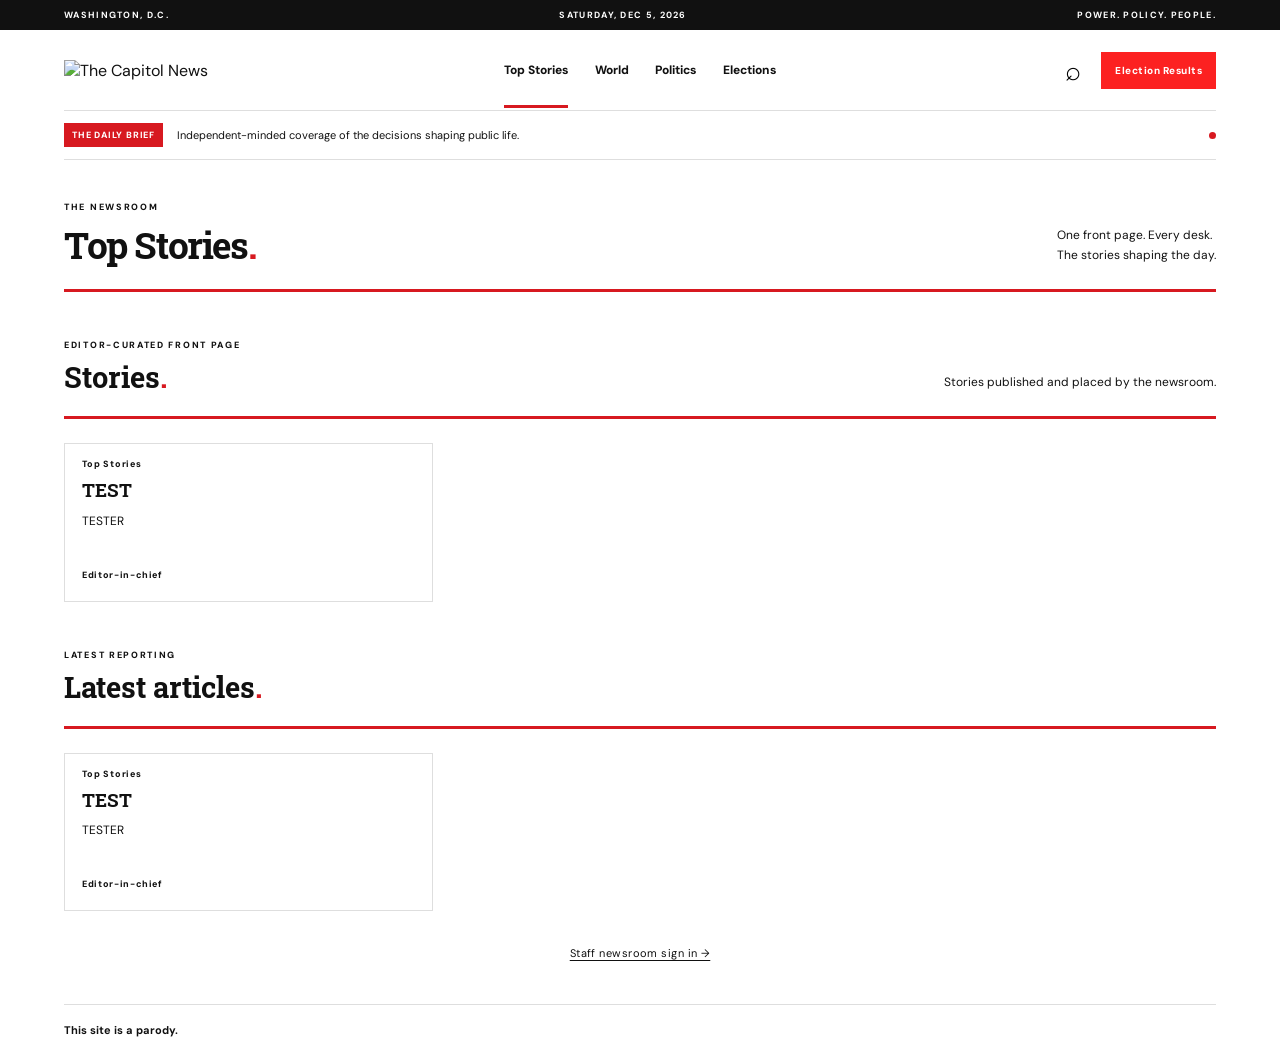
==== commit 7e409ec8: "Set homepage heading to Latest articles" ====
--- a/index.html
+++ b/index.html
@@ -1 +1 @@
-<!doctype html><html lang="en"><head><meta charset="utf-8"><meta name="viewport" content="width=device-width,initial-scale=1"><meta name="theme-color" content="#ffffff"><meta name="description" content="The Capitol News — political and world news parody publication."><title>Top Stories — The Capitol News</title><link rel="stylesheet" href="styles.css"></head><body><div class="topline"><span>WASHINGTON, D.C.</span><span id="today">THE DAILY BRIEFING</span><span>POWER. POLICY. PEOPLE.</span></div><header class="site-header"><a class="brand" href="index.html" aria-label="The Capitol News home"><img class="brand-logo-image" src="https://res.cloudinary.com/dtz0urit6/image/upload/q_auto:best,f_jpg/cloudinary-tools-uploads/kxuomhjwf1radlnk2r9k" alt="The Capitol News"></a><button class="menu-toggle" id="menuToggle" aria-label="Toggle navigation" aria-expanded="false">☰</button><nav class="main-nav" id="mainNav" aria-label="Main navigation"><a class="active" href="index.html">Top Stories</a><a class="" href="world.html">World</a><a class="" href="politics.html">Politics</a><a class="" href="elections.html">Elections</a></nav><div class="header-actions"><button class="search-button" id="searchToggle" aria-label="Search stories">⌕</button><a class="subscribe election-results-link" href="elections.html#election-results">Election Results</a></div></header><div class="breaking"><span class="breaking-label">THE DAILY BRIEF</span><p>Independent-minded coverage of the decisions shaping public life.</p><span class="live-dot" aria-hidden="true"></span></div><main class="page-wrap"><section class="section-heading"><div><span class="eyebrow">THE NEWSROOM</span><h1>Top Stories<span class="red-dot">.</span></h1></div><p>One front page. Every desk.<br class="desktop-only"> The stories shaping the day.</p></section><section class="managed-story-area" aria-live="polite"><div class="section-heading section-heading-small"><div><span class="eyebrow">EDITOR-CURATED FRONT PAGE</span><h2>Stories<span class="red-dot">.</span></h2></div><p>Stories published and placed by the newsroom.</p></div><div id="managed-top-stories" class="story-cards"><p class="managed-empty">No stories published here yet. Add and approve stories in the newsroom.</p></div><div class="section-heading section-heading-small"><div><span class="eyebrow">LATEST REPORTING</span><h2>Latest Articles<span class="red-dot">.</span></h2></div></div><div id="managed-all-stories" class="story-cards"><p class="managed-empty">Published newsroom articles will appear here.</p></div></section><p class="newsroom-quick-link"><a href="newsroom.html">Staff newsroom sign in →</a></p><footer class="site-footer"><p class="parody-notice">This site is a parody.</p></footer></main><div class="search-panel" id="searchPanel" hidden role="dialog" aria-label="Search stories"><form id="searchForm" role="search"><input id="searchInput" type="search" placeholder="Search stories, topics, elections…" aria-label="Search news stories" autocomplete="off"><button type="submit">SEARCH</button><button type="button" id="closeSearch" aria-label="Close search">✕</button></form><div id="searchResults" class="search-results" aria-live="polite"><p>Search headlines and summaries across TCN.</p></div></div><script src="app.js"></script></body></html>+<!doctype html><html lang="en"><head><meta charset="utf-8"><meta name="viewport" content="width=device-width,initial-scale=1"><meta name="theme-color" content="#ffffff"><meta name="description" content="The Capitol News — political and world news parody publication."><title>Top Stories — The Capitol News</title><link rel="stylesheet" href="styles.css"></head><body><div class="topline"><span>WASHINGTON, D.C.</span><span id="today">THE DAILY BRIEFING</span><span>POWER. POLICY. PEOPLE.</span></div><header class="site-header"><a class="brand" href="index.html" aria-label="The Capitol News home"><img class="brand-logo-image" src="https://res.cloudinary.com/dtz0urit6/image/upload/q_auto:best,f_jpg/cloudinary-tools-uploads/kxuomhjwf1radlnk2r9k" alt="The Capitol News"></a><button class="menu-toggle" id="menuToggle" aria-label="Toggle navigation" aria-expanded="false">☰</button><nav class="main-nav" id="mainNav" aria-label="Main navigation"><a class="active" href="index.html">Top Stories</a><a class="" href="world.html">World</a><a class="" href="politics.html">Politics</a><a class="" href="elections.html">Elections</a></nav><div class="header-actions"><button class="search-button" id="searchToggle" aria-label="Search stories">⌕</button><a class="subscribe election-results-link" href="elections.html#election-results">Election Results</a></div></header><div class="breaking"><span class="breaking-label">THE DAILY BRIEF</span><p>Independent-minded coverage of the decisions shaping public life.</p><span class="live-dot" aria-hidden="true"></span></div><main class="page-wrap"><section class="section-heading"><div><span class="eyebrow">THE NEWSROOM</span><h1>Top Stories<span class="red-dot">.</span></h1></div><p>One front page. Every desk.<br class="desktop-only"> The stories shaping the day.</p></section><section class="managed-story-area" aria-live="polite"><div class="section-heading section-heading-small"><div><span class="eyebrow">EDITOR-CURATED FRONT PAGE</span><h2>Stories<span class="red-dot">.</span></h2></div><p>Stories published and placed by the newsroom.</p></div><div id="managed-top-stories" class="story-cards"><p class="managed-empty">No stories published here yet. Add and approve stories in the newsroom.</p></div><div class="section-heading section-heading-small"><div><span class="eyebrow">LATEST REPORTING</span><h2>Latest articles<span class="red-dot">.</span></h2></div></div><div id="managed-all-stories" class="story-cards"><p class="managed-empty">Published newsroom articles will appear here.</p></div></section><p class="newsroom-quick-link"><a href="newsroom.html">Staff newsroom sign in →</a></p><footer class="site-footer"><p class="parody-notice">This site is a parody.</p></footer></main><div class="search-panel" id="searchPanel" hidden role="dialog" aria-label="Search stories"><form id="searchForm" role="search"><input id="searchInput" type="search" placeholder="Search stories, topics, elections…" aria-label="Search news stories" autocomplete="off"><button type="submit">SEARCH</button><button type="button" id="closeSearch" aria-label="Close search">✕</button></form><div id="searchResults" class="search-results" aria-live="polite"><p>Search headlines and summaries across TCN.</p></div></div><script src="app.js"></script></body></html>
